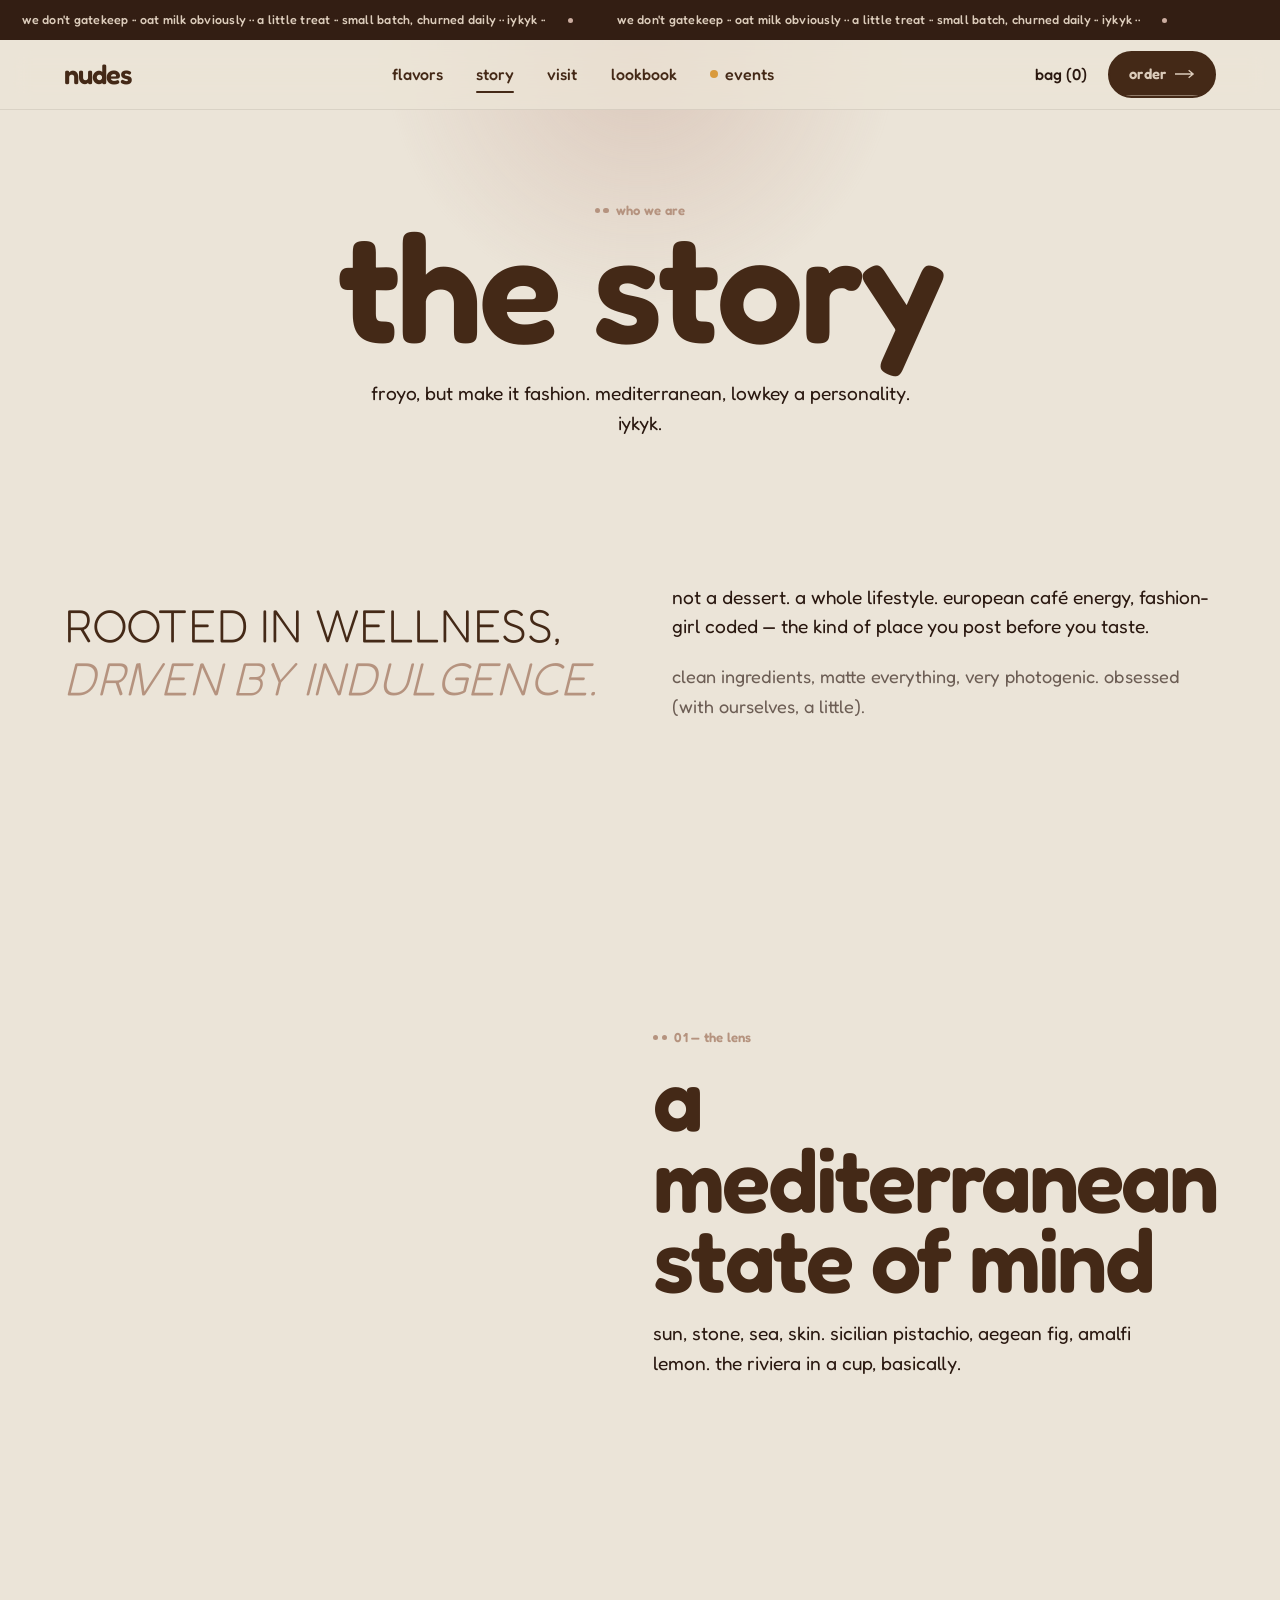
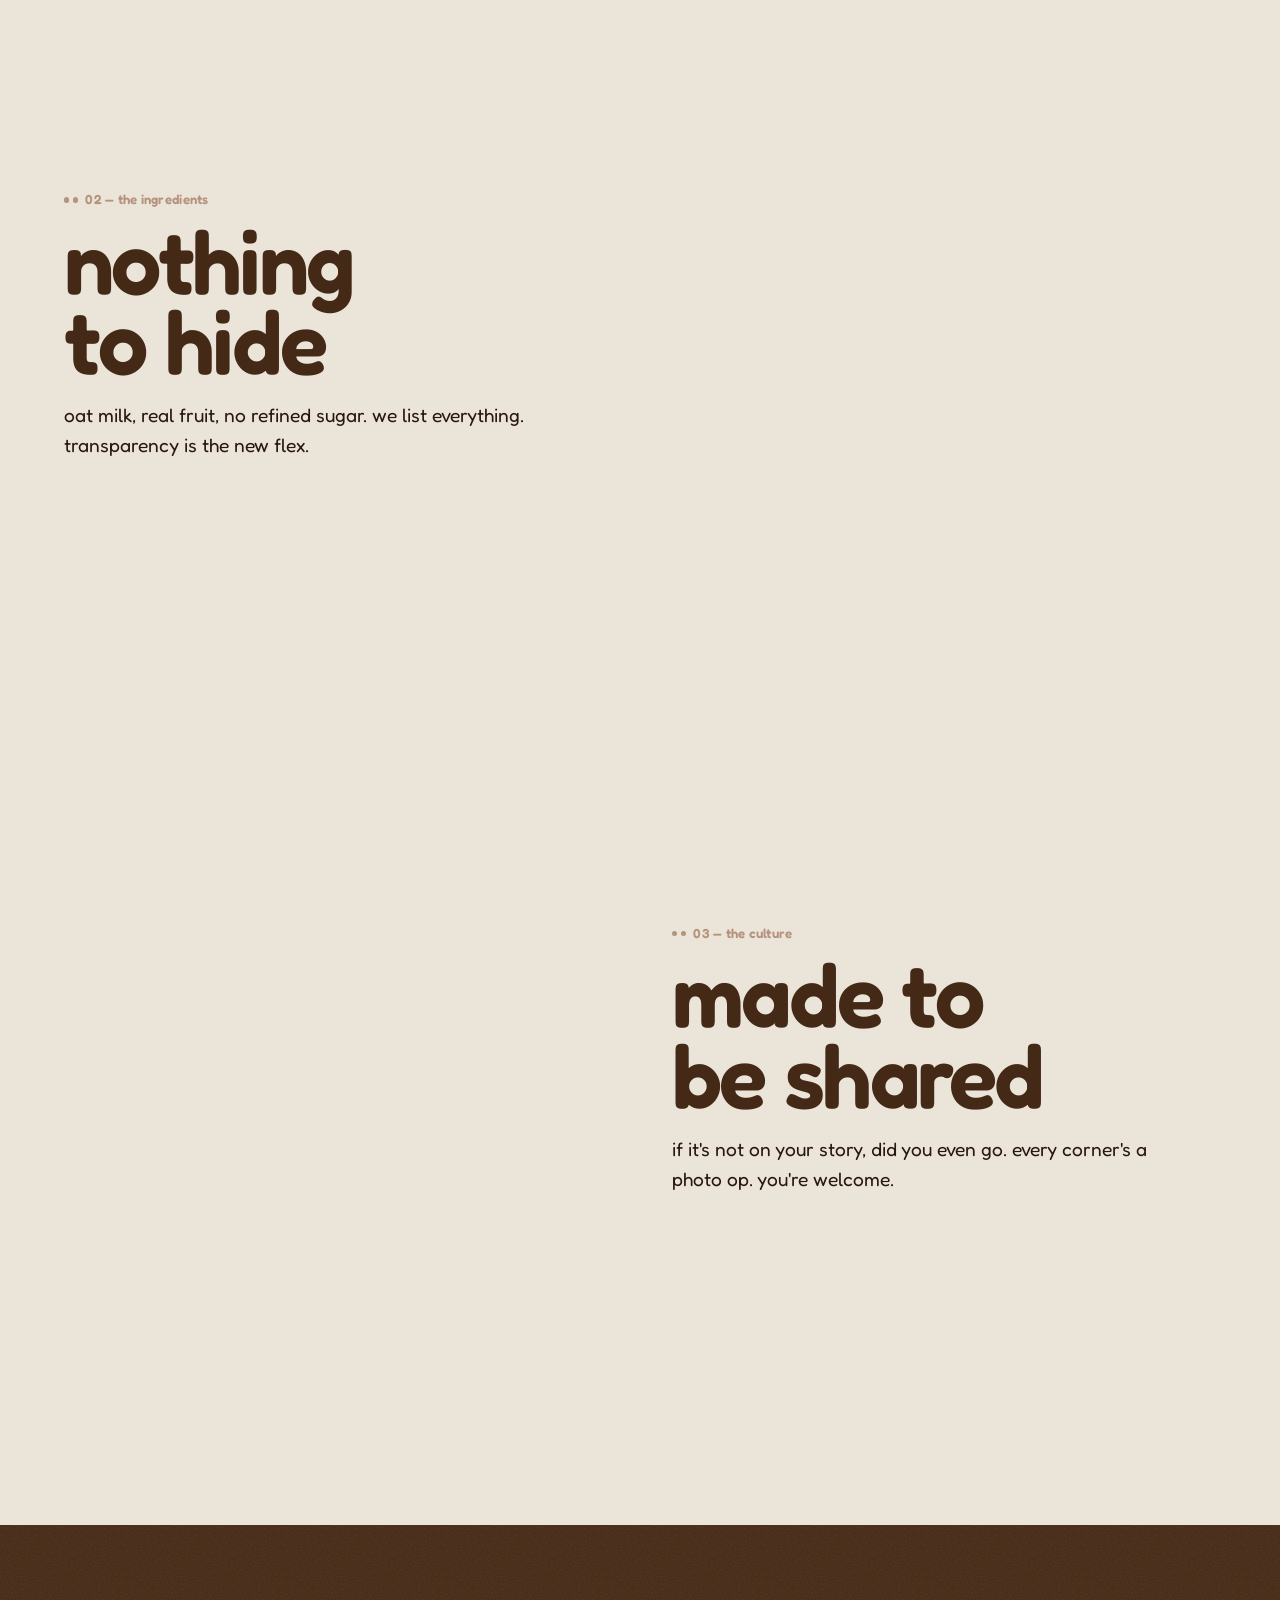
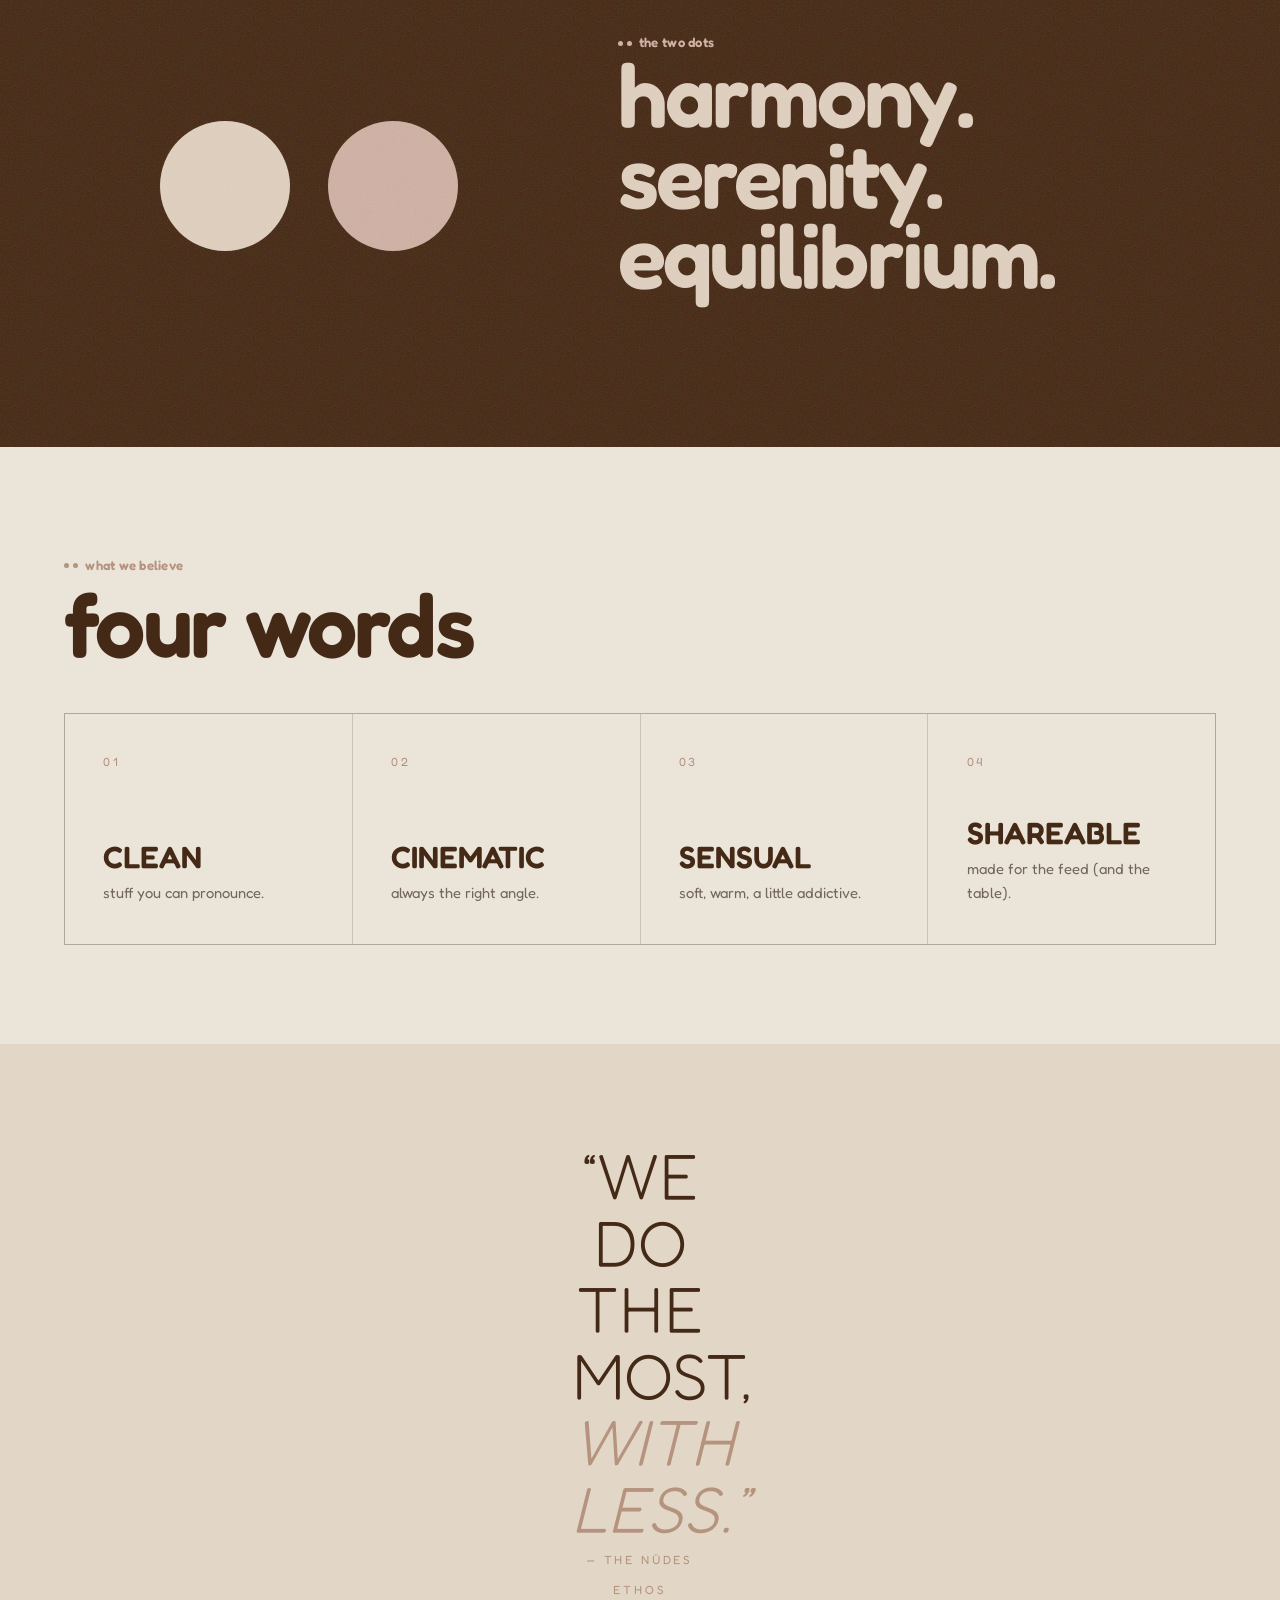
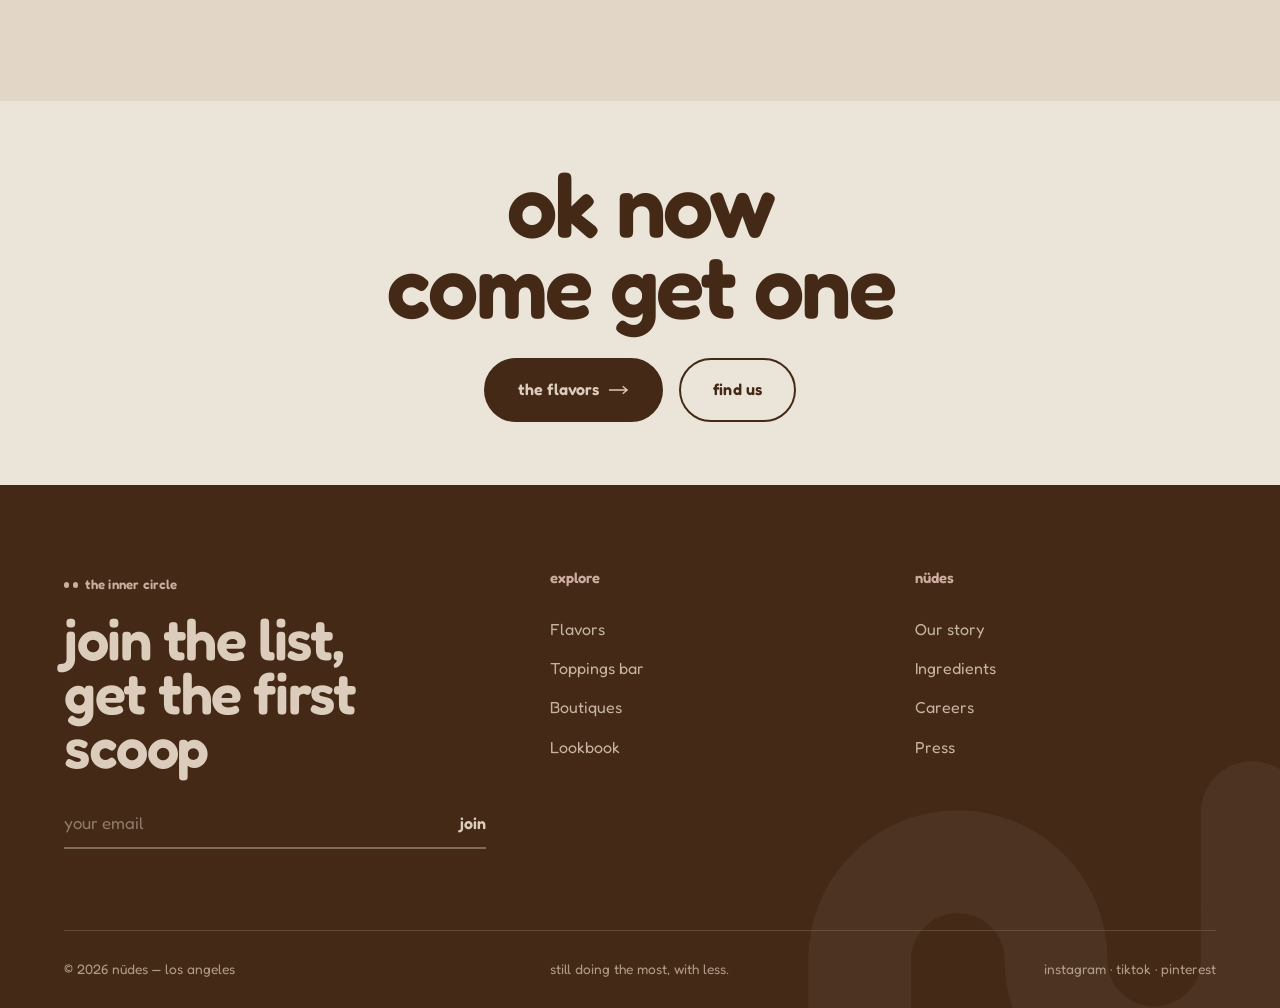
==== about.html @ 83978a4b "nüdes — mobile-first LA frozen-yogurt site (6 pages) Bold, trendy, influencer-voiced. Custom SVG fro" ====
<!DOCTYPE html>
<html lang="en">
<head>
<meta charset="UTF-8">
<meta name="viewport" content="width=device-width, initial-scale=1">
<script>document.documentElement.classList.add('js')</script>
<link rel="icon" href="data:image/svg+xml,%3Csvg xmlns='http://www.w3.org/2000/svg' viewBox='0 0 32 32'%3E%3Crect width='32' height='32' rx='9' fill='%23442917'/%3E%3Ccircle cx='12' cy='14' r='3' fill='%23DCCCBB'/%3E%3Ccircle cx='20' cy='14' r='3' fill='%23DCCCBB'/%3E%3C/svg%3E">
<title>nudes — Our Story</title>
<meta name="description" content="nüdes reimagines frozen yogurt through a Mediterranean, fashion-forward lens — at the intersection of food, lifestyle, and identity. Rooted in wellness, driven by indulgence.">
<link rel="preconnect" href="https://fonts.googleapis.com">
<link rel="preconnect" href="https://fonts.gstatic.com" crossorigin>
<link rel="preconnect" href="https://api.fontshare.com" crossorigin>
<link href="https://fonts.googleapis.com/css2?family=Fredoka:wght@400;500;600;700&display=swap" rel="stylesheet">
<link href="https://api.fontshare.com/v2/css?f%5B%5D=switzer@300,400,500,600&display=swap" rel="stylesheet">
<link rel="stylesheet" href="nudes.css">
<style>
/* ---------- about ---------- */
.p-about .head{padding-top:calc(var(--topbar-h) + var(--nav-h) + clamp(3rem,9vh,7rem));
  padding-bottom:clamp(2rem,5vh,4rem);text-align:center;position:relative;overflow:hidden}
.p-about .head h1{font-size:clamp(3rem,12vw,10rem);line-height:.84;color:var(--espresso)}
.p-about .head .lede{max-width:52ch;margin:1.8rem auto 0}
.p-about .head .b{position:absolute;width:40vmax;height:40vmax;left:50%;top:-16vmax;translate:-50% 0;z-index:-1;
  background:radial-gradient(closest-side,rgba(204,173,160,.5),rgba(204,173,160,0))}

.p-about .manifesto{font-family:var(--display);font-weight:300;text-transform:uppercase;
  font-size:clamp(1.6rem,3.6vw,3rem);line-height:1.16;letter-spacing:-.005em;
  max-width:20ch;color:var(--espresso)}
.p-about .manifesto em{color:var(--taupe)}
.p-about .mani-grid{display:grid;grid-template-columns:1fr 1fr;gap:clamp(2rem,5vw,5rem);align-items:center}
@media (max-width:860px){.p-about .mani-grid{grid-template-columns:1fr}}

.p-about .alt{display:grid;grid-template-columns:1fr 1fr;gap:clamp(2rem,5vw,5rem);align-items:center;
  margin-block:clamp(4rem,9vh,8rem)}
.p-about .alt:first-of-type{margin-top:0}
.p-about .alt--rev .alt__media{order:2}
.p-about .alt .media{aspect-ratio:5/6;border-radius:20px}
.p-about .alt h2{margin-top:.6rem}
.p-about .alt .lede{margin-top:1.2rem;max-width:46ch}
@media (max-width:860px){.p-about .alt{grid-template-columns:1fr}.p-about .alt--rev .alt__media{order:0}}

.p-about .dots-philo{display:grid;grid-template-columns:.9fr 1.1fr;gap:clamp(2rem,5vw,5rem);align-items:center}
@media (max-width:860px){.p-about .dots-philo{grid-template-columns:1fr}}
.p-about .twodots{display:flex;gap:2.4rem;justify-content:center}
.p-about .twodots i{width:clamp(70px,12vw,130px);height:clamp(70px,12vw,130px);border-radius:50%;
  background:var(--oat);display:block;animation:float 6s var(--ease) infinite}
.p-about .twodots i:nth-child(2){animation-delay:-3s;background:var(--blush)}
@keyframes float{0%,100%{transform:translateY(0)}50%{transform:translateY(-16px)}}
@media (prefers-reduced-motion:reduce){.p-about .twodots i{animation:none}}

.p-about .values{display:grid;grid-template-columns:repeat(4,1fr);gap:1px;background:var(--line);border:1px solid var(--line)}
@media (max-width:760px){.p-about .values{grid-template-columns:1fr 1fr}}
.p-about .value{background:var(--paper);padding:clamp(1.8rem,3vw,2.8rem);min-height:230px;display:flex;flex-direction:column;justify-content:space-between}
.p-about .value .n{font-family:var(--display);font-size:.74rem;letter-spacing:.2em;color:var(--taupe)}
.p-about .value h3{font-size:clamp(1.5rem,2.4vw,2rem);text-transform:uppercase;letter-spacing:0;color:var(--espresso)}
.p-about .value p{font-size:.92rem;color:color-mix(in srgb,var(--ink) 62%,var(--paper));margin-top:.6rem}

.p-about .pull{text-align:center;max-width:24ch;margin-inline:auto}
.p-about .pull p{font-family:var(--display);font-weight:300;text-transform:uppercase;
  font-size:clamp(2rem,5vw,4.2rem);line-height:1.04;color:var(--espresso)}
.p-about .pull p em{color:var(--taupe)}
.p-about .pull .by{margin-top:1.6rem;font-family:var(--display);font-size:.74rem;letter-spacing:.24em;text-transform:uppercase;color:var(--taupe)}
</style>
</head>
<body class="p-about">

<div class="topbar"><div class="ticker">
  <span>we don't gatekeep ·· oat milk obviously ·· a little treat ·· small batch, churned daily ·· iykyk ··</span>
  <span>we don't gatekeep ·· oat milk obviously ·· a little treat ·· small batch, churned daily ·· iykyk ··</span>
</div></div>

<header class="nav"><div class="nav__inner">
  <a class="wordmark nav__logo" href="index.html">nudes</a>
  <nav class="nav__links">
    <a href="menu.html">Flavors</a>
    <a href="about.html" aria-current="page">Story</a>
    <a href="visit.html">Visit</a>
    <a href="lookbook.html">Lookbook</a>
    <a href="events.html" class="nav__events">Events</a>
  </nav>
  <div class="nav__cta">
    <span class="nav__bag">Bag (0)</span>
    <a class="btn" href="menu.html">Order
      <svg class="arr" width="20" height="10" viewBox="0 0 22 10" fill="none" stroke="currentColor" stroke-width="1.4"><path d="M0 5h19M15 1l5 4-5 4"/></svg></a>
  </div>
  <button class="nav__burger" aria-label="Open menu" aria-expanded="false"><span></span><span></span></button>
</div></header>

<div class="menu" id="menu">
  <button class="menu__close">Close ✕</button>
  <a href="menu.html"><span>Flavors</span><small>01</small></a>
  <a href="about.html"><span>Story</span><small>02</small></a>
  <a href="visit.html"><span>Visit</span><small>03</small></a>
  <a href="lookbook.html"><span>Lookbook</span><small>04</small></a>
  <a href="events.html"><span>Events</span><small>05</small></a>
  <div class="menu__foot"><span>Mare Nostrum</span><span>@nudes</span></div>
</div>

<!-- ===== head ===== -->
<header class="head wrap">
  <div class="b blob"></div>
  <span class="eyebrow reveal"><span class="dots"></span> Who we are</span>
  <h1 class="reveal" style="--d:80ms">the story</h1>
  <p class="lede reveal" style="--d:160ms">froyo, but make it fashion. mediterranean, lowkey a personality. iykyk.</p>
</header>

<!-- ===== manifesto ===== -->
<section class="section wrap">
  <div class="mani-grid">
    <p class="manifesto reveal">Rooted in wellness, <em>driven by indulgence.</em></p>
    <div class="reveal" style="--d:140ms">
      <p class="lede">not a dessert. a whole lifestyle. european café energy, fashion-girl coded — the kind of place you post before you taste.</p>
      <p style="margin-top:1.2rem;color:color-mix(in srgb,var(--ink) 66%,var(--paper))">clean ingredients, matte everything, very photogenic. obsessed (with ourselves, a little).</p>
    </div>
  </div>
</section>

<!-- ===== alternating ===== -->
<section class="section--tight wrap">
  <div class="alt">
    <div class="alt__media reveal-clip"><div class="media"><img src="https://images.unsplash.com/photo-1469854523086-cc02fe5d8800?auto=format&fit=crop&w=1100&q=80" alt="Mediterranean coast"></div></div>
    <div>
      <span class="eyebrow reveal"><span class="dots"></span> 01 — The lens</span>
      <h2 class="h-1 reveal" style="--d:80ms">a mediterranean<br>state of mind</h2>
      <p class="lede reveal" style="--d:160ms">sun, stone, sea, skin. sicilian pistachio, aegean fig, amalfi lemon. the riviera in a cup, basically.</p>
    </div>
  </div>
  <div class="alt alt--rev">
    <div class="alt__media reveal-clip"><div class="media"><img src="https://images.unsplash.com/photo-1490474418585-ba9bad8fd0ea?auto=format&fit=crop&w=1100&q=80" alt="Clean ingredients"></div></div>
    <div>
      <span class="eyebrow reveal"><span class="dots"></span> 02 — The ingredients</span>
      <h2 class="h-1 reveal" style="--d:80ms">nothing<br>to hide</h2>
      <p class="lede reveal" style="--d:160ms">oat milk, real fruit, no refined sugar. we list everything. transparency is the new flex.</p>
    </div>
  </div>
  <div class="alt">
    <div class="alt__media reveal-clip"><div class="media"><img src="https://images.unsplash.com/photo-1515886657613-9f3515b0c78f?auto=format&fit=crop&w=1100&q=80" alt="Editorial culture"></div></div>
    <div>
      <span class="eyebrow reveal"><span class="dots"></span> 03 — The culture</span>
      <h2 class="h-1 reveal" style="--d:80ms">made to<br>be shared</h2>
      <p class="lede reveal" style="--d:160ms">if it's not on your story, did you even go. every corner's a photo op. you're welcome.</p>
    </div>
  </div>
</section>

<!-- ===== two dots philosophy ===== -->
<section class="section band-espresso grain" style="position:relative;overflow:hidden">
  <div class="wrap"><div class="dots-philo">
    <div class="twodots reveal"><i></i><i></i></div>
    <div>
      <span class="eyebrow eyebrow--light reveal"><span class="dots"></span> The two dots</span>
      <h2 class="h-1 reveal" style="--d:100ms;color:var(--oat)">harmony.<br>serenity.<br>equilibrium.</h2>
      <p class="lede reveal" style="--d:200ms;margin-top:1.4rem;max-width:40ch;color:rgba(220,204,187,.82)">two dots. perfectly balanced. like us (allegedly).</p>
    </div>
  </div></div>
</section>

<!-- ===== values ===== -->
<section class="section wrap">
  <div style="margin-bottom:clamp(2rem,4vw,3rem)" class="reveal">
    <span class="eyebrow"><span class="dots"></span> What we believe</span>
    <h2 class="h-1" style="margin-top:.5rem">four words</h2>
  </div>
  <div class="values reveal">
    <div class="value"><span class="n">01</span><div><h3>Clean</h3><p>stuff you can pronounce.</p></div></div>
    <div class="value"><span class="n">02</span><div><h3>Cinematic</h3><p>always the right angle.</p></div></div>
    <div class="value"><span class="n">03</span><div><h3>Sensual</h3><p>soft, warm, a little addictive.</p></div></div>
    <div class="value"><span class="n">04</span><div><h3>Shareable</h3><p>made for the feed (and the table).</p></div></div>
  </div>
</section>

<!-- ===== pull quote ===== -->
<section class="section band-oat">
  <div class="wrap pull reveal">
    <p>“we do the most,<br><em>with less.”</em></p>
    <span class="by">— the nüdes ethos</span>
  </div>
</section>

<!-- ===== cta ===== -->
<section class="section--tight wrap center">
  <h2 class="h-1 reveal">ok now<br>come get one</h2>
  <div class="row reveal" style="--d:120ms;justify-content:center;margin-top:2rem">
    <a class="btn" href="menu.html">the flavors
      <svg class="arr" width="20" height="10" viewBox="0 0 22 10" fill="none" stroke="currentColor" stroke-width="1.4"><path d="M0 5h19M15 1l5 4-5 4"/></svg></a>
    <a class="btn btn--ghost" href="visit.html">find us</a>
  </div>
</section>

<!-- ===== footer ===== -->
<footer class="footer">
  <div class="nu-mark footer__mark"><svg viewBox="0 0 120 90" fill="none" stroke="currentColor" stroke-width="21" stroke-linecap="round"><path d="M24 72 V44 a20 20 0 0 1 40 0 a20 20 0 0 0 40 0 V14"/></svg></div>
  <div class="wrap">
    <div class="footer__top">
      <div class="footer__news">
        <span class="eyebrow eyebrow--light"><span class="dots"></span> The inner circle</span>
        <h3 class="h-2" style="margin-top:1rem">join the list,<br>get the first scoop</h3>
        <div class="field"><input type="email" placeholder="your email" aria-label="Email"><button>Join</button></div>
      </div>
      <div class="footer__col"><h4>Explore</h4>
        <a href="menu.html">Flavors</a><a href="menu.html">Toppings bar</a><a href="visit.html">Boutiques</a><a href="lookbook.html">Lookbook</a></div>
      <div class="footer__col"><h4>nüdes</h4>
        <a href="about.html">Our story</a><a href="about.html">Ingredients</a><a href="visit.html">Careers</a><a href="lookbook.html">Press</a></div>
    </div>
    <div class="footer__bar">
      <span>© <span data-year></span> nüdes — los angeles</span>
      <span>Still doing the most, with less.</span>
      <span>Instagram · TikTok · Pinterest</span>
    </div>
  </div>
</footer>

<script src="nudes.js"></script>
</body>
</html>
---- nudes.css ----
/* ============================================================
   nüdes — brand design system  ·  v2 "trendy"
   Bold, rounded, warm. Frozen yogurt as a fashion brand.
   Voice: chunky lowercase (like the logo), organic shapes,
   sticker energy, nude color-blocking. Tokens from the guide.
   ============================================================ */

/* ---- Brand font: BC Novatica CYR ---------------------------
   The PDF specifies BC Novatica CYR (logo + headline). It's a paid
   ParaType font, so it can't be hotlinked. These @font-face rules use
   it automatically IF you have it installed locally OR drop the licensed
   web files into a /fonts folder. Until then it falls back to Fredoka. */
@font-face{
  font-family:'BC Novatica CYR';
  src:local('BC Novatica CYR Bold'),local('BCNovaticaCYR-Bold'),
      url('fonts/BCNovaticaCYR-Bold.woff2') format('woff2');
  font-weight:600 700;font-style:normal;font-display:swap;
}
@font-face{
  font-family:'BC Novatica CYR';
  src:local('BC Novatica CYR Light'),local('BCNovaticaCYR-Light'),
      url('fonts/BCNovaticaCYR-Light.woff2') format('woff2');
  font-weight:300 500;font-style:normal;font-display:swap;
}

/* ---- Tokens ------------------------------------------------ */
:root{
  /* Palette — from the brand guide */
  --espresso-900:#241208;
  --espresso-800:#331E13;
  --espresso:#442917;        /* PRIMARY */
  --espresso-600:#5b3a26;
  --oat:#DCCCBB;
  --taupe:#B5937F;
  --blush:#CCADA0;

  /* Surfaces */
  --paper:#EBE4D8;
  --paper-2:#E2D7C6;
  --cream:#F4EFE7;
  --ink:#2A1810;

  /* Flavor tints (muted, kept warm & chic — never neon) */
  --f-vanilla:#EAD9B8;
  --f-pistachio:#B9C2A0;
  --f-fig:#9C7E86;
  --f-cacao:#6E4A33;
  --f-strawberry:#D7A6A0;
  --f-matcha:#A9B98C;
  --f-date:#C49A6E;
  --f-lemon:#E0CD8E;

  --line:rgba(42,24,16,.16);
  --line-soft:rgba(42,24,16,.09);

  --display:'BC Novatica CYR','Fredoka',system-ui,sans-serif; /* real brand font, Fredoka fallback */
  --body:'Switzer','Fredoka',system-ui,sans-serif;

  --topbar-h:40px;
  --nav-h:70px;
  --wrap:1300px;
  --gut:clamp(1.25rem,5vw,4.5rem);
  --section:clamp(5rem,11vh,10rem);
  --radius:30px;
  --pill:100px;

  --ease:cubic-bezier(.2,.7,.2,1);
}

/* ---- Reset ------------------------------------------------- */
*,*::before,*::after{box-sizing:border-box}
*{margin:0;padding:0}
html{-webkit-text-size-adjust:100%;scroll-behavior:smooth;overflow-x:hidden}
@media (prefers-reduced-motion:reduce){html{scroll-behavior:auto}}
body{
  font-family:var(--body);font-weight:400;
  font-size:clamp(1rem,.5vw + .92rem,1.13rem);
  line-height:1.66;color:var(--ink);background:var(--paper);
  overflow-x:hidden;-webkit-font-smoothing:antialiased;text-rendering:optimizeLegibility;
}
img{display:block;max-width:100%;height:auto}
a{color:inherit;text-decoration:none}
button{font:inherit;color:inherit;background:none;border:none;cursor:pointer}
ul{list-style:none}
::selection{background:var(--espresso);color:var(--oat)}

/* ---- Type: bold, rounded, lowercase ------------------------ */
.display,h1,h2,h3{
  font-family:var(--display);font-weight:600;
  line-height:.92;letter-spacing:-.02em;text-transform:none;
  color:var(--espresso);
}
.display em,h1 em,h2 em,h3 em{font-style:normal;color:var(--taupe)}

.h-hero{font-size:clamp(3.4rem,12vw,11rem);line-height:.86;letter-spacing:-.035em}
.h-1{font-size:clamp(2.6rem,7vw,6rem);line-height:.9;letter-spacing:-.03em}
.h-2{font-size:clamp(2rem,4.6vw,3.6rem);line-height:.94;letter-spacing:-.025em}
.h-3{font-size:clamp(1.4rem,2.4vw,2rem);line-height:1;letter-spacing:-.02em}

.lede{font-family:var(--body);font-weight:400;
  font-size:clamp(1.12rem,1.5vw,1.45rem);line-height:1.55;text-transform:none}
.muted{color:color-mix(in srgb,var(--ink) 62%,var(--paper))}

/* Eyebrow — warm lowercase label with the two-dot motif */
.eyebrow{
  display:inline-flex;align-items:center;gap:.55em;
  font-family:var(--display);font-weight:600;
  font-size:.82rem;letter-spacing:.02em;text-transform:lowercase;
  color:var(--taupe);
}
.eyebrow--light{color:var(--blush)}
.dots{display:inline-flex;gap:.28em;align-items:center}
.dots::before,.dots::after{content:"";width:.4em;height:.4em;border-radius:50%;
  background:currentColor;display:block}

/* Wordmark */
.wordmark{font-family:var(--display);font-weight:600;text-transform:lowercase;
  letter-spacing:-.04em;line-height:1;color:var(--espresso);display:inline-block}
.wordmark--light{color:var(--oat)}

/* ---- Layout ------------------------------------------------ */
.wrap{width:100%;max-width:var(--wrap);margin-inline:auto;padding-inline:var(--gut)}
.section{padding-block:var(--section)}
.section--tight{padding-block:clamp(3rem,7vh,6rem)}
.band-oat{background:var(--paper-2)}
.band-blush{background:var(--blush)}
.band-taupe{background:var(--taupe);color:var(--cream)}
.band-espresso{background:var(--espresso);color:var(--oat)}
.band-espresso .eyebrow{color:var(--blush)}
.band-espresso h1,.band-espresso h2,.band-espresso h3{color:var(--oat)}
.band-espresso .muted{color:color-mix(in srgb,var(--oat) 72%,var(--espresso))}
.band-taupe h1,.band-taupe h2,.band-taupe h3{color:var(--cream)}
.center{text-align:center}
.grid{display:grid;gap:clamp(1.5rem,3vw,3rem)}
.cols-2{grid-template-columns:repeat(2,1fr)}
.cols-3{grid-template-columns:repeat(3,1fr)}
.cols-4{grid-template-columns:repeat(4,1fr)}
.flow>*+*{margin-top:1.1em}
@media (max-width:900px){.cols-3,.cols-4{grid-template-columns:repeat(2,1fr)}}
@media (max-width:620px){.cols-2,.cols-3,.cols-4{grid-template-columns:1fr}}

/* ---- Buttons (lowercase, chunky, pill) --------------------- */
.btn{
  --bg:var(--espresso);--fg:var(--oat);
  position:relative;display:inline-flex;align-items:center;gap:.6em;
  padding:1.05em 2em;border-radius:var(--pill);
  font-family:var(--display);font-weight:600;font-size:1rem;
  letter-spacing:.01em;text-transform:lowercase;
  background:var(--bg);color:var(--fg);border:2px solid var(--bg);
  overflow:hidden;isolation:isolate;
  transition:color .45s var(--ease),transform .45s var(--ease);
}
.btn::before{content:"";position:absolute;inset:0;z-index:-1;background:var(--fg);
  transform:translateY(101%);transition:transform .5s var(--ease)}
.btn:hover{color:var(--bg)}
.btn:hover::before{transform:translateY(0)}
.btn:active{transform:scale(.97)}
.btn--ghost{--bg:transparent;--fg:var(--espresso);border-color:var(--espresso)}
.btn--ghost:hover{color:var(--oat)}
.btn--ghost::before{background:var(--espresso)}
.btn--light{--bg:var(--oat);--fg:var(--espresso)}
.btn--light::before{background:var(--espresso)}
.btn--light:hover{color:var(--oat)}
.btn--on-dark.btn--ghost{--fg:var(--oat);border-color:rgba(220,204,187,.55)}
.btn--on-dark.btn--ghost::before{background:var(--oat)}
.btn .arr{transition:transform .45s var(--ease)}
.btn:hover .arr{transform:translateX(.35em)}

.textlink{font-family:var(--display);font-weight:600;font-size:.98rem;
  letter-spacing:.01em;text-transform:lowercase;
  display:inline-flex;align-items:center;gap:.5em;
  padding-bottom:.25em;border-bottom:2px solid currentColor;
  transition:gap .4s var(--ease)}
.textlink:hover{gap:.95em}

/* ---- Sticker badges (the trendy bit) ----------------------- */
.sticker{
  display:inline-grid;place-items:center;text-align:center;
  width:120px;height:120px;border-radius:50%;
  background:var(--blush);color:var(--espresso);
  font-family:var(--display);font-weight:600;text-transform:lowercase;
  font-size:.82rem;line-height:1.05;letter-spacing:.01em;padding:.6em;
  transform:rotate(-9deg);box-shadow:0 18px 40px -24px rgba(42,24,16,.6);
}
.sticker b{font-size:1.5rem;font-weight:600;display:block}
.sticker--blob{border-radius:46% 54% 52% 48%/56% 46% 54% 44%}
.sticker--oat{background:var(--oat)}
.sticker--taupe{background:var(--taupe);color:var(--cream)}
.sticker--espresso{background:var(--espresso);color:var(--oat)}
.sticker--spin{animation:spin 16s linear infinite}
@keyframes spin{to{transform:rotate(360deg)}}
@media (prefers-reduced-motion:reduce){.sticker--spin{animation:none}}

/* claim chips (replace the techy stat grid) */
.claims{display:flex;flex-wrap:wrap;gap:.8rem}
.claim{display:inline-flex;align-items:center;gap:.6em;
  padding:.7em 1.3em;border-radius:var(--pill);
  background:var(--cream);border:2px solid var(--espresso);
  font-family:var(--display);font-weight:600;font-size:1rem;text-transform:lowercase;color:var(--espresso)}
.claim::before{content:"";width:.55em;height:.55em;border-radius:50%;background:var(--taupe)}
.claim--solid{background:var(--espresso);color:var(--oat);border-color:var(--espresso)}
.claim--solid::before{background:var(--blush)}

/* ---- Topbar (announcement) -------------------------------- */
.topbar{position:fixed;top:0;left:0;right:0;z-index:60;height:var(--topbar-h);
  background:var(--espresso-800);color:var(--oat);display:flex;align-items:center;overflow:hidden;
  font-family:var(--display);font-weight:500;font-size:.78rem;letter-spacing:.02em;text-transform:lowercase}
.ticker{display:flex;white-space:nowrap;will-change:transform;animation:ticker 34s linear infinite}
.ticker span{padding-inline:1.4rem;display:inline-flex;align-items:center;gap:1.4rem}
.ticker span::after{content:"";width:5px;height:5px;border-radius:50%;background:var(--blush)}
@keyframes ticker{to{transform:translateX(-50%)}}
@media (prefers-reduced-motion:reduce){.ticker{animation:none}}

/* ---- Nav --------------------------------------------------- */
.nav{position:fixed;top:var(--topbar-h);left:0;right:0;z-index:50;height:var(--nav-h);display:flex;align-items:center;
  background:rgba(235,228,216,.78);backdrop-filter:saturate(140%) blur(14px);-webkit-backdrop-filter:saturate(140%) blur(14px);
  border-bottom:1px solid var(--line-soft);transition:background .5s var(--ease),box-shadow .5s var(--ease)}
.nav--solid{background:rgba(235,228,216,.96);box-shadow:0 12px 40px -28px rgba(42,24,16,.6)}
.nav__inner{width:100%;max-width:var(--wrap);margin-inline:auto;padding-inline:var(--gut);
  display:flex;align-items:center;justify-content:space-between;gap:2rem}
.nav__logo{font-size:1.7rem}
.nav__links{display:flex;align-items:center;gap:clamp(1.4rem,2.6vw,2.6rem)}
.nav__links a{font-family:var(--display);font-weight:500;font-size:1rem;letter-spacing:0;text-transform:lowercase;
  position:relative;padding-block:.4em;color:var(--espresso)}
.nav__links a::after{content:"";position:absolute;left:0;bottom:.1em;height:2px;width:0;background:var(--espresso);
  border-radius:2px;transition:width .4s var(--ease)}
.nav__links a:hover::after,.nav__links a[aria-current="page"]::after{width:100%}
.nav__cta{display:flex;align-items:center;gap:1.3rem}
.nav__bag{font-family:var(--display);font-weight:500;font-size:1rem;text-transform:lowercase}
.nav__links a.nav__events{display:inline-flex;align-items:center;gap:.45em}
.nav__links a.nav__events::before{content:"";width:.5em;height:.5em;border-radius:50%;background:#d99a3c;
  box-shadow:0 0 0 0 rgba(217,154,60,.5);animation:livedot 2.4s infinite}
@keyframes livedot{0%{box-shadow:0 0 0 0 rgba(217,154,60,.5)}70%{box-shadow:0 0 0 7px rgba(217,154,60,0)}100%{box-shadow:0 0 0 0 rgba(217,154,60,0)}}
@media (prefers-reduced-motion:reduce){.nav__links a.nav__events::before{animation:none}}
.nav .btn{padding:.6em 1.3em;font-size:.92rem}
.nav__burger{display:none;width:32px;height:32px;position:relative}
.nav__burger span{position:absolute;left:4px;right:4px;height:2.4px;border-radius:2px;background:var(--espresso);transition:.4s var(--ease)}
.nav__burger span:nth-child(1){top:10px}
.nav__burger span:nth-child(2){bottom:10px}
@media (max-width:880px){.nav__links,.nav__bag,.nav .btn{display:none}.nav__burger{display:block}}

/* ---- Mobile menu ------------------------------------------- */
.menu{position:fixed;inset:0;z-index:70;background:var(--espresso);color:var(--oat);
  display:flex;flex-direction:column;justify-content:center;gap:.1rem;padding:var(--gut);
  clip-path:inset(0 0 100% 0);transition:clip-path .7s var(--ease);pointer-events:none}
.menu.open{clip-path:inset(0 0 0 0);pointer-events:auto}
.menu a{font-family:var(--display);font-weight:600;text-transform:lowercase;
  font-size:clamp(2.6rem,10vw,5rem);line-height:1.1;letter-spacing:-.03em;color:var(--oat);
  display:flex;align-items:baseline;gap:1rem;opacity:0;transform:translateY(18px);
  transition:opacity .6s var(--ease),transform .6s var(--ease)}
.menu.open a{opacity:1;transform:none}
.menu.open a:nth-child(2){transition-delay:.1s}.menu.open a:nth-child(3){transition-delay:.16s}
.menu.open a:nth-child(4){transition-delay:.22s}.menu.open a:nth-child(5){transition-delay:.28s}
.menu a small{font-family:var(--display);font-size:.9rem;letter-spacing:0;opacity:.45}
.menu__close{position:absolute;top:calc(var(--topbar-h) + 18px);right:var(--gut);
  font-family:var(--display);font-weight:500;text-transform:lowercase;font-size:1rem}
.menu__foot{position:absolute;left:var(--gut);right:var(--gut);bottom:2.4rem;display:flex;justify-content:space-between;
  gap:1rem;flex-wrap:wrap;font-family:var(--display);font-size:.92rem;text-transform:lowercase;opacity:.6}

/* ---- Media + organic frames + wash ------------------------- */
.media{position:relative;overflow:hidden;background:var(--taupe);border-radius:var(--radius)}
.media img{width:100%;height:100%;object-fit:cover;
  filter:saturate(.86) contrast(1.03) brightness(1.02) sepia(.14);
  transition:transform 1.2s var(--ease)}
.media::after{content:"";position:absolute;inset:0;pointer-events:none;
  background:linear-gradient(180deg,rgba(51,30,19,.05),rgba(51,30,19,.24));mix-blend-mode:multiply}
.media--duo::after{background:linear-gradient(150deg,rgba(181,147,127,.5),rgba(51,30,19,.5));mix-blend-mode:multiply}
.media--soft::after{background:linear-gradient(180deg,rgba(51,30,19,.02),rgba(51,30,19,.14))}
.media:hover img{transform:scale(1.05)}
.media .cap{position:absolute;left:1.2rem;bottom:1rem;z-index:2;
  font-family:var(--display);font-weight:500;font-size:.8rem;text-transform:lowercase;color:var(--oat)}
/* organic blob frames */
.media--blob{border-radius:62% 38% 56% 44%/54% 46% 54% 46%}
.media--blob2{border-radius:42% 58% 47% 53%/56% 49% 51% 44%}
.media--arch{border-radius:50% 50% 30px 30px/46% 46% 30px 30px}
.ratio-4-5{aspect-ratio:4/5}.ratio-3-4{aspect-ratio:3/4}.ratio-1-1{aspect-ratio:1/1}
.ratio-3-2{aspect-ratio:3/2}.ratio-16-9{aspect-ratio:16/9}.ratio-5-6{aspect-ratio:5/6}

/* ---- Froyo illustration ------------------------------------ */
.froyo-wrap{position:relative;display:grid;place-items:center;border-radius:var(--radius);
  background:var(--bg,var(--oat));aspect-ratio:4/5;overflow:hidden}
.froyo-wrap.organic{border-radius:62% 38% 56% 44%/54% 46% 54% 46%}
.froyo{width:74%;height:auto;display:block;filter:drop-shadow(0 22px 26px rgba(42,24,16,.22))}
.froyo-wrap .cap{position:absolute;left:1.1rem;bottom:.9rem;
  font-family:var(--display);font-weight:500;font-size:.78rem;text-transform:lowercase;color:var(--espresso);opacity:.7}

/* ---- Grain + morphing blobs -------------------------------- */
.grain::before{content:"";position:absolute;inset:0;z-index:1;pointer-events:none;opacity:.5;mix-blend-mode:soft-light;
  background-image:url("data:image/svg+xml,%3Csvg xmlns='http://www.w3.org/2000/svg' width='160' height='160'%3E%3Cfilter id='n'%3E%3CfeTurbulence type='fractalNoise' baseFrequency='0.82' numOctaves='2' stitchTiles='stitch'/%3E%3C/filter%3E%3Crect width='100%25' height='100%25' filter='url(%23n)'/%3E%3C/svg%3E")}
.blob{position:absolute;border-radius:50% 42% 56% 44%/46% 54% 46% 54%;filter:blur(2px);z-index:0;
  animation:morph 16s ease-in-out infinite alternate}
@keyframes morph{0%{border-radius:50% 42% 56% 44%/46% 54% 46% 54%;transform:rotate(0) scale(1)}
  100%{border-radius:42% 58% 40% 60%/55% 42% 58% 45%;transform:rotate(8deg) scale(1.05)}}
@media (prefers-reduced-motion:reduce){.blob{animation:none}}
.nu-mark{display:inline-block;color:var(--espresso)}
.nu-mark svg{display:block;width:100%;height:auto}

/* ---- Marquee ----------------------------------------------- */
.marquee{overflow:hidden;padding-block:1.3rem;background:var(--espresso);color:var(--oat)}
.marquee--oat{background:var(--oat);color:var(--espresso)}
.marquee__row{display:flex;white-space:nowrap;will-change:transform;animation:marq 32s linear infinite}
.marquee__row span{font-family:var(--display);font-weight:600;text-transform:lowercase;
  font-size:clamp(1.8rem,4.4vw,3.4rem);letter-spacing:-.02em;padding-inline:1.1rem;
  display:inline-flex;align-items:center;gap:1.4rem}
.marquee__row span::after{content:"";width:.42em;height:.42em;border-radius:50%;background:var(--blush)}
.marquee--rev .marquee__row{animation-direction:reverse}
@keyframes marq{to{transform:translateX(-50%)}}
@media (prefers-reduced-motion:reduce){.marquee__row{animation:none}}

/* ---- Reveal on scroll (gated on html.js) ------------------- */
.reveal{transition:opacity 1s var(--ease),transform 1s var(--ease);transition-delay:var(--d,0ms)}
.reveal-clip{transition:clip-path 1.1s var(--ease),opacity 1.1s var(--ease);transition-delay:var(--d,0ms)}
.js .reveal{opacity:0;transform:translateY(26px)}
.js .reveal-clip{clip-path:inset(0 0 100% 0);opacity:0}
.reveal.in{opacity:1;transform:none}
.reveal-clip.in{clip-path:inset(0 0 0 0);opacity:1}
@media (prefers-reduced-motion:reduce){.reveal,.reveal-clip{opacity:1!important;transform:none!important;clip-path:none!important}}

/* ---- Footer ------------------------------------------------ */
.footer{background:var(--espresso);color:var(--oat);position:relative;overflow:hidden}
.footer .wrap{position:relative;z-index:2}
.footer__top{padding-block:clamp(4rem,9vh,7rem);display:grid;grid-template-columns:1.4fr 1fr 1fr;gap:clamp(2rem,5vw,5rem)}
.footer__news h3{color:var(--oat)}
.field{display:flex;border-bottom:2px solid rgba(220,204,187,.4);align-items:center;margin-top:1.6rem}
.field input{flex:1;background:none;border:none;color:var(--oat);font-family:var(--body);font-size:1.05rem;padding:.8em 0;outline:none}
.field input::placeholder{color:rgba(220,204,187,.5)}
.field button{font-family:var(--display);font-weight:600;text-transform:lowercase;font-size:1rem;color:var(--oat)}
.footer__col h4{font-family:var(--display);font-weight:600;font-size:.92rem;text-transform:lowercase;color:var(--blush);margin-bottom:1.2rem}
.footer__col a{display:block;padding:.4em 0;font-size:1rem;opacity:.85;transition:opacity .3s,padding-left .3s}
.footer__col a:hover{opacity:1;padding-left:.4em}
.footer__mark{position:absolute;right:-4%;bottom:-34%;width:46%;color:rgba(220,204,187,.06);z-index:1}
.footer__bar{border-top:1px solid rgba(220,204,187,.18);padding-block:1.7rem;display:flex;justify-content:space-between;
  gap:1rem;flex-wrap:wrap;font-family:var(--display);font-size:.86rem;text-transform:lowercase;color:rgba(220,204,187,.7)}
@media (max-width:820px){.footer__top{grid-template-columns:1fr 1fr}.footer__news{grid-column:1/-1}}
@media (max-width:520px){.footer__top{grid-template-columns:1fr}}

/* ---- Helpers ----------------------------------------------- */
.row{display:flex;align-items:center;gap:1rem;flex-wrap:wrap}
.between{justify-content:space-between}
.mt-1{margin-top:1rem}.mt-2{margin-top:2rem}.mt-3{margin-top:3rem}
.maxch{max-width:46ch}.maxch-wide{max-width:60ch}
.rule{height:2px;background:var(--line);border:0}
.tag{font-family:var(--display);font-weight:500;font-size:.86rem;text-transform:lowercase;
  padding:.5em 1.1em;border:2px solid var(--line);border-radius:var(--pill);color:var(--espresso)}
.num{font-family:var(--display);font-weight:500;font-size:1rem;color:var(--taupe)}
.vlabel{writing-mode:vertical-rl;text-orientation:mixed;
  font-family:var(--display);font-weight:500;font-size:.84rem;letter-spacing:.04em;text-transform:lowercase;color:var(--taupe)}

/* ---- Lightbox ---------------------------------------------- */
.lightbox{position:fixed;inset:0;z-index:90;display:none;place-items:center;cursor:zoom-out;
  padding:clamp(1.5rem,5vw,4rem);background:rgba(36,18,8,.93);backdrop-filter:blur(10px);-webkit-backdrop-filter:blur(10px)}
.lightbox.open{display:grid;animation:lb-in .45s var(--ease)}
@keyframes lb-in{from{opacity:0}to{opacity:1}}
.lightbox img{max-width:min(92vw,1080px);max-height:86vh;object-fit:contain;border-radius:18px;box-shadow:0 50px 130px -50px rgba(0,0,0,.85)}
.lightbox__x{position:absolute;top:clamp(1rem,3vh,2rem);right:clamp(1rem,4vw,2.4rem);color:var(--oat);
  font-family:var(--display);font-weight:500;font-size:1rem;text-transform:lowercase;cursor:pointer}

/* ---- Custom cursor ----------------------------------------- */
.cursor-dot{position:fixed;top:0;left:0;width:12px;height:12px;margin:-6px 0 0 -6px;border-radius:50%;
  background:var(--oat);mix-blend-mode:difference;pointer-events:none;z-index:100;
  transition:width .32s var(--ease),height .32s var(--ease),margin .32s var(--ease)}
.cursor-dot--lg{width:54px;height:54px;margin:-27px 0 0 -27px}
body.cursor-on,body.cursor-on a,body.cursor-on button,body.cursor-on [data-lightbox]{cursor:none}

/* ---- Mobile (phone) tuning — mobile is the priority --------- */
@media (max-width:600px){
  :root{--section:clamp(2.75rem,9vw,3.9rem);--gut:1.25rem}
  .section--tight{padding-block:clamp(2.25rem,7vw,3rem)}
  .h-hero{font-size:clamp(2.8rem,13vw,3.8rem);line-height:.92}
  .h-1{font-size:clamp(2rem,8.5vw,2.8rem);line-height:.96}
  .h-2{font-size:clamp(1.6rem,6.6vw,2.1rem)}
  .h-3{font-size:clamp(1.25rem,5.2vw,1.55rem)}
  .lede{font-size:1.04rem;line-height:1.5}
  .display em,h1 em,h2 em,h3 em{display:inline}
  .marquee{padding-block:1rem}
  .marquee__row span{font-size:clamp(1.45rem,7vw,2rem)}
  .btn{padding:.95em 1.5em;font-size:.92rem}
  .eyebrow{font-size:.78rem}
  .grid{gap:1.4rem}
  .footer__top{gap:2.2rem;padding-block:clamp(3rem,9vw,4.5rem)}
  .footer__bar{flex-direction:column;gap:.5rem;text-align:left}
  .topbar{height:34px;font-size:.72rem}
  .nav{height:60px}
  :root{--nav-h:60px;--topbar-h:34px}
}
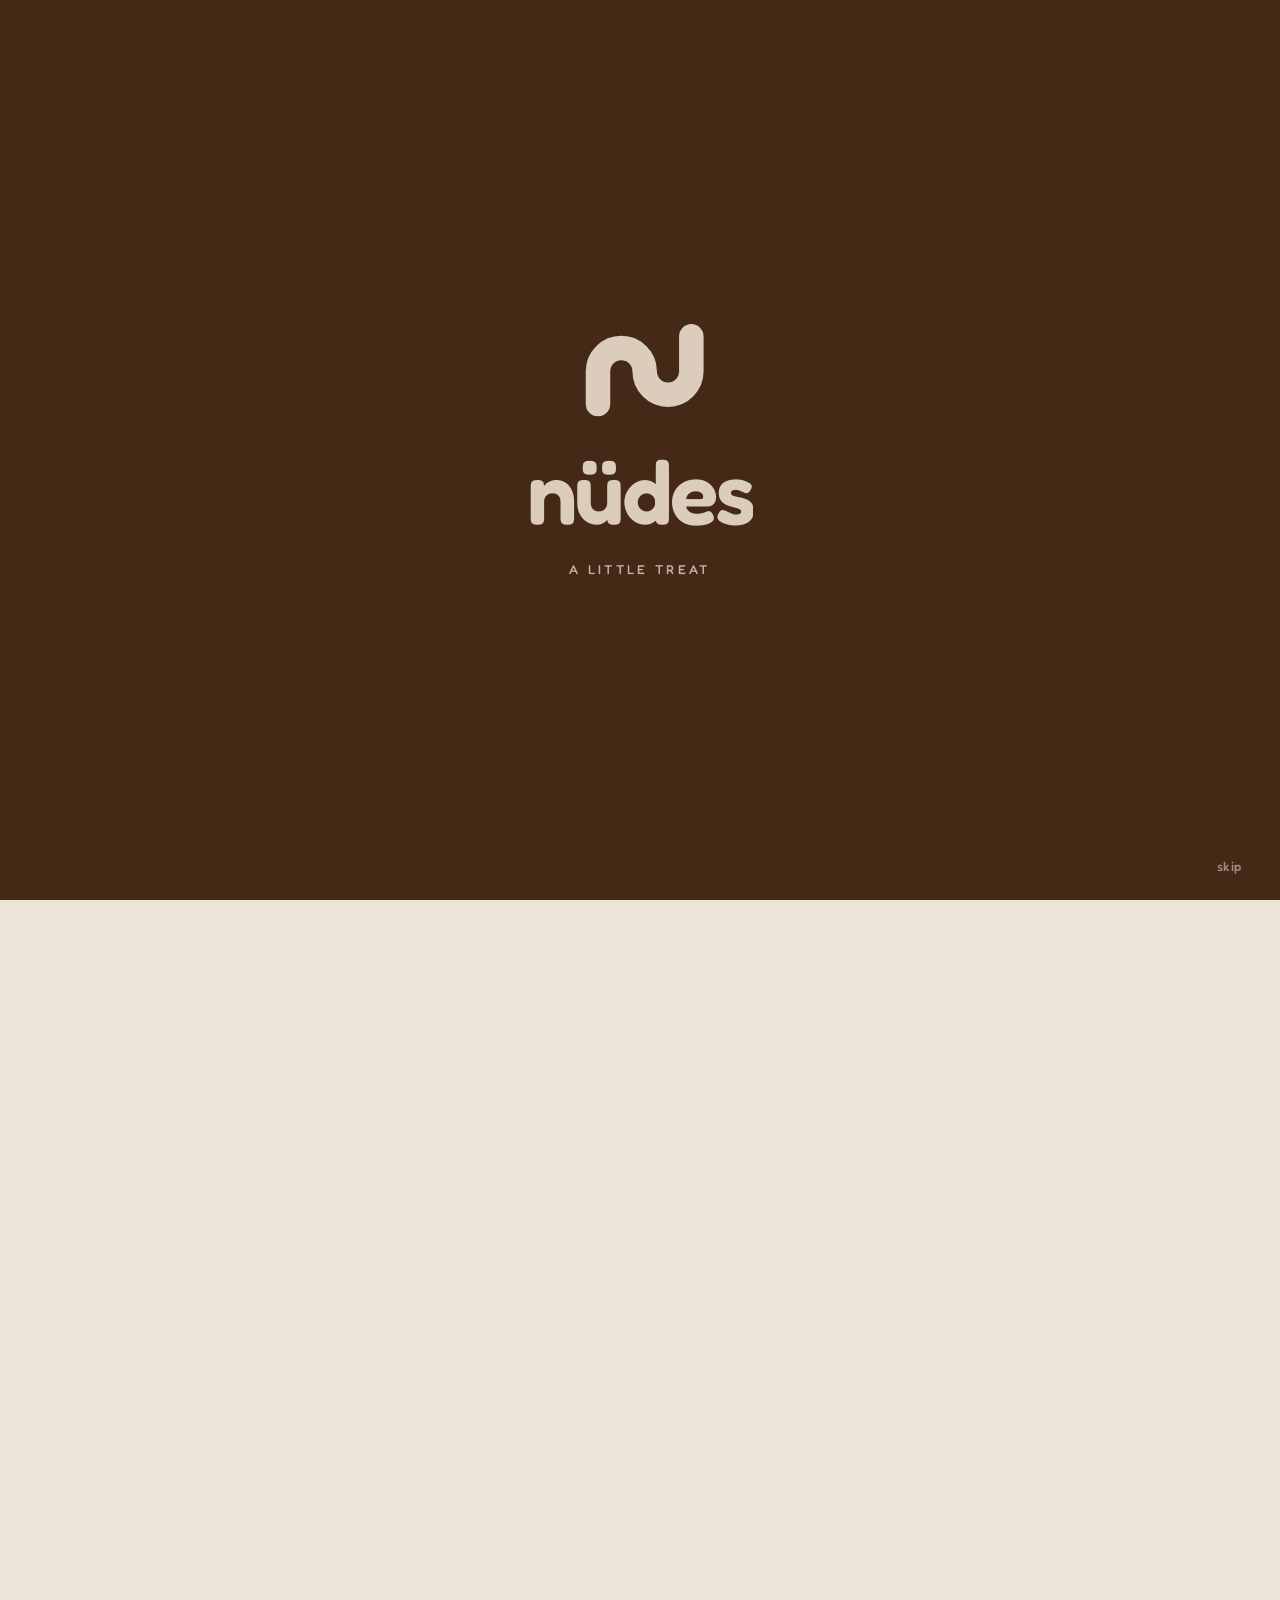
==== commit 0a839b31: "Wow-factor pass (desktop + mobile) - Cinematic intro loader (session-gated, skippable, reduced-motio" ====
--- a/about.html
+++ b/about.html
@@ -12,7 +12,7 @@
 <link rel="preconnect" href="https://api.fontshare.com" crossorigin>
 <link href="https://fonts.googleapis.com/css2?family=Fredoka:wght@400;500;600;700&display=swap" rel="stylesheet">
 <link href="https://api.fontshare.com/v2/css?f%5B%5D=switzer@300,400,500,600&display=swap" rel="stylesheet">
-<link rel="stylesheet" href="nudes.css">
+<link rel="stylesheet" href="nudes.css?v=22">
 <style>
 /* ---------- about ---------- */
 .p-about .head{padding-top:calc(var(--topbar-h) + var(--nav-h) + clamp(3rem,9vh,7rem));
@@ -61,7 +61,7 @@
 .p-about .pull .by{margin-top:1.6rem;font-family:var(--display);font-size:.74rem;letter-spacing:.24em;text-transform:uppercase;color:var(--taupe)}
 </style>
 </head>
-<body class="p-about">
+<body class="p-about" data-intro>
 
 <div class="topbar"><div class="ticker">
   <span>we don't gatekeep ·· oat milk obviously ·· a little treat ·· small batch, churned daily ·· iykyk ··</span>
@@ -209,6 +209,6 @@
   </div>
 </footer>
 
-<script src="nudes.js"></script>
+<script src="nudes.js?v=22"></script>
 </body>
 </html>
--- a/nudes.css
+++ b/nudes.css
@@ -4,6 +4,8 @@
    Voice: chunky lowercase (like the logo), organic shapes,
    sticker energy, nude color-blocking. Tokens from the guide.
    ============================================================ */
+
+@import url('https://fonts.googleapis.com/css2?family=Fraunces:ital,opsz,wght@0,9..144,400..600;1,9..144,400..500&display=swap');
 
 /* ---- Brand font: BC Novatica CYR ---------------------------
    The PDF specifies BC Novatica CYR (logo + headline). It's a paid
@@ -55,8 +57,9 @@
 
   --display:'BC Novatica CYR','Fredoka',system-ui,sans-serif; /* real brand font, Fredoka fallback */
   --body:'Switzer','Fredoka',system-ui,sans-serif;
-
-  --topbar-h:40px;
+  --serif:'Fraunces','Georgia',serif;            /* editorial accent (à la Mimi's) */
+
+  --topbar-h:0px;   /* top announcement bar removed (felt techy) */
   --nav-h:70px;
   --wrap:1300px;
   --gut:clamp(1.25rem,5vw,4.5rem);
@@ -203,7 +206,7 @@
 
 /* ---- Topbar (announcement) -------------------------------- */
 .topbar{position:fixed;top:0;left:0;right:0;z-index:60;height:var(--topbar-h);
-  background:var(--espresso-800);color:var(--oat);display:flex;align-items:center;overflow:hidden;
+  background:var(--espresso-800);color:var(--oat);display:none;align-items:center;overflow:hidden;
   font-family:var(--display);font-weight:500;font-size:.78rem;letter-spacing:.02em;text-transform:lowercase}
 .ticker{display:flex;white-space:nowrap;will-change:transform;animation:ticker 34s linear infinite}
 .ticker span{padding-inline:1.4rem;display:inline-flex;align-items:center;gap:1.4rem}
@@ -381,5 +384,221 @@
   .footer__bar{flex-direction:column;gap:.5rem;text-align:left}
   .topbar{height:34px;font-size:.72rem}
   .nav{height:60px}
-  :root{--nav-h:60px;--topbar-h:34px}
-}
+  :root{--nav-h:60px;--topbar-h:0px}
+}
+
+/* ---- Sticky mobile action bar (thumb zone) ----------------- */
+.mbar{position:fixed;left:0;right:0;bottom:0;z-index:55;display:none;gap:.6rem;
+  padding:.7rem var(--gut) calc(.7rem + env(safe-area-inset-bottom,0px));
+  background:rgba(235,228,216,.9);backdrop-filter:saturate(150%) blur(16px);-webkit-backdrop-filter:saturate(150%) blur(16px);
+  border-top:1px solid var(--line-soft);transform:translateY(120%);transition:transform .45s var(--ease)}
+.mbar--show{transform:translateY(0)}
+.mbar .btn{flex:1;justify-content:center;padding:1.05em 1rem;font-size:.95rem}
+@media (max-width:600px){.mbar{display:flex}}
+
+/* ---- Editorial serif accent -------------------------------- */
+.serif{font-family:var(--serif);font-weight:400;letter-spacing:0;text-transform:none}
+
+/* ---- Utility cards (à la Mimi's) --------------------------- */
+.ucards{display:grid;grid-template-columns:repeat(4,1fr);gap:.7rem}
+.ucard{display:flex;align-items:center;justify-content:space-between;gap:1rem;
+  background:var(--espresso);color:var(--oat);border-radius:18px;padding:1.25rem 1.4rem;
+  transition:transform .4s var(--ease),background .4s var(--ease)}
+.ucard:hover{transform:translateY(-3px);background:var(--espresso-600)}
+.ucard__t b{display:block;font-family:var(--display);font-weight:600;font-size:1.05rem;text-transform:lowercase;line-height:1.1}
+.ucard__t span{font-size:.85rem;opacity:.66}
+.ucard .ico{flex:none;width:40px;height:40px;border-radius:50%;display:grid;place-items:center;
+  background:rgba(220,204,187,.16);color:var(--oat)}
+@media (max-width:820px){.ucards{grid-template-columns:1fr 1fr}}
+@media (max-width:460px){.ucards{grid-template-columns:1fr}}
+
+/* ---- Full-bleed editorial photo band ----------------------- */
+.fullband{position:relative;min-height:clamp(420px,72vh,660px);display:grid;place-items:center;overflow:hidden}
+.fullband>img{position:absolute;inset:0;width:100%;height:100%;object-fit:cover;
+  filter:saturate(.92) contrast(1.03) brightness(.9) sepia(.16)}
+.fullband::after{content:"";position:absolute;inset:0;
+  background:radial-gradient(60% 60% at 50% 40%,rgba(51,30,19,.15),transparent),linear-gradient(180deg,rgba(51,30,19,.34),rgba(51,30,19,.52))}
+.fullband__in{position:relative;z-index:2;text-align:center;color:var(--cream);padding:var(--gut)}
+.fullband__in h2{font-family:var(--serif);font-weight:400;font-style:italic;
+  font-size:clamp(2.6rem,7.5vw,6rem);line-height:1.0;letter-spacing:-.01em;color:var(--cream);text-transform:none}
+.fullband__in .eyebrow{color:var(--blush);margin-bottom:1rem}
+.fullband__in .btn{margin-top:1.9rem}
+
+/* ---- Ingredient pattern texture (ownable, à la Djerf/Myka) -- */
+.ingredient-bg{background-image:url('nudes-pattern.svg');background-size:196px;background-repeat:repeat}
+.footer::before{content:"";position:absolute;inset:0;z-index:0;pointer-events:none;
+  background-image:url('nudes-pattern.svg');background-size:208px;opacity:.6}
+
+/* ---- "This week's drop" band (SKIMS-coded scarcity) -------- */
+.drop{position:relative;overflow:hidden;background-color:var(--paper-2)}
+.drop__in{position:relative;z-index:1;display:grid;grid-template-columns:.82fr 1fr;
+  gap:clamp(2rem,5vw,4.5rem);align-items:center}
+.drop__art{position:relative;max-width:330px;margin-inline:auto;width:100%}
+.drop__art .froyo-wrap{width:100%;aspect-ratio:4/5}
+.drop__badge{position:absolute;top:-7%;right:-6%;z-index:3}
+.drop__copy .lede{margin-top:1.1rem;max-width:42ch}
+.drop__meta{display:flex;align-items:center;gap:1rem;flex-wrap:wrap;margin-top:1.8rem}
+.drop__meta .note{font-family:var(--display);font-weight:500;font-size:.88rem;text-transform:lowercase;color:var(--taupe)}
+.sticker--drop{width:104px;height:104px;background:var(--espresso);color:var(--oat);transform:rotate(9deg)}
+.sticker--drop b{font-size:1.15rem}
+@media (max-width:820px){.drop__in{grid-template-columns:1fr;gap:1.8rem}.drop__art{max-width:230px}}
+
+/* ============================================================
+   ✦ WOW LAYER — cinematic polish (v2.1)
+   Intro loader · scroll-driven hero · magnetic + tilt ·
+   refined cursor · elevated reveals · mobile flavor strip.
+   All vanilla, rAF-driven, reduced-motion-safe, touch-graceful.
+   Added by nudes.js via opt-in markup/attributes.
+   ============================================================ */
+
+/* ---- 1. Cinematic intro loader (first load / session-gated) - */
+.intro{position:fixed;inset:0;z-index:200;display:grid;place-items:center;overflow:hidden;
+  background:var(--espresso);--introT:cubic-bezier(.76,0,.24,1)}
+.intro__panel{position:absolute;left:0;right:0;height:50.5%;background:var(--espresso);z-index:2;
+  will-change:transform;transition:transform 1s var(--introT)}
+.intro__panel--t{top:0;transform-origin:top}
+.intro__panel--b{bottom:0;transform-origin:bottom}
+.intro__seam{position:absolute;left:0;right:0;top:50%;height:1px;z-index:3;transform:translateY(-.5px);
+  background:rgba(220,204,187,.18);opacity:0;transition:opacity .5s ease}
+.intro__core{position:relative;z-index:4;display:flex;flex-direction:column;align-items:center;gap:1.4rem;
+  will-change:transform,opacity;transition:opacity .55s ease,transform .8s var(--introT)}
+/* the nü mark draws on via stroke-dashoffset */
+.intro__mark{width:clamp(86px,15vw,140px);color:var(--oat)}
+.intro__mark svg{display:block;width:100%;height:auto;overflow:visible}
+.intro__mark path{stroke-dasharray:var(--len,360);stroke-dashoffset:var(--len,360);
+  animation:intro-draw 1s var(--introT) .12s forwards}
+@keyframes intro-draw{to{stroke-dashoffset:0}}
+/* stacked-letter wordmark reveal */
+.intro__word{display:flex;gap:.01em;font-family:var(--display);font-weight:600;text-transform:lowercase;
+  font-size:clamp(2.6rem,9vw,5.6rem);line-height:1;letter-spacing:-.04em;color:var(--oat);overflow:hidden}
+.intro__word span{display:inline-block;transform:translateY(115%);opacity:0;
+  animation:intro-rise .82s var(--introT) forwards}
+.intro__word span:nth-child(1){animation-delay:.30s}
+.intro__word span:nth-child(2){animation-delay:.37s}
+.intro__word span:nth-child(3){animation-delay:.44s}
+.intro__word span:nth-child(4){animation-delay:.51s}
+.intro__word span:nth-child(5){animation-delay:.58s}
+@keyframes intro-rise{to{transform:translateY(0);opacity:1}}
+.intro__tag{font-family:var(--display);font-weight:500;font-size:.8rem;letter-spacing:.26em;
+  text-transform:uppercase;color:var(--blush);opacity:0;transform:translateY(8px);
+  animation:intro-rise .7s var(--introT) .74s forwards}
+.intro__skip{position:absolute;z-index:5;right:clamp(1.1rem,4vw,2.4rem);bottom:calc(1.4rem + env(safe-area-inset-bottom,0px));
+  font-family:var(--display);font-weight:500;font-size:.82rem;letter-spacing:.04em;text-transform:lowercase;
+  color:rgba(220,204,187,.62);opacity:0;animation:intro-rise .6s ease 1s forwards;transition:color .3s}
+.intro__skip:hover{color:var(--oat)}
+/* exit: core fades up, panels slide apart to reveal the page */
+.intro.is-exiting{pointer-events:none}
+.intro.is-exiting .intro__core{opacity:0;transform:translateY(-22px)}
+.intro.is-exiting .intro__seam{opacity:1}
+.intro.is-exiting .intro__panel--t{transform:translateY(-100%)}
+.intro.is-exiting .intro__panel--b{transform:translateY(100%)}
+/* lock scroll while the curtain is up */
+html.intro-lock,html.intro-lock body{overflow:hidden;height:100%}
+/* hero entrance after curtain (home) — a gentle settle */
+html.intro-lock .p-home .hero__bg{transform:scale(1.12)}
+.p-home .hero__bg{transition:transform 1.4s var(--ease)}
+@media (prefers-reduced-motion:reduce){
+  .intro,.intro__panel,.intro__core,.intro__mark path,.intro__word span,.intro__tag,.intro__skip{
+    animation:none!important;transition:none!important}
+  .intro__mark path{stroke-dashoffset:0}
+  .intro__word span{transform:none;opacity:1}
+  .intro__tag,.intro__skip{opacity:1;transform:none}
+  html.intro-lock .p-home .hero__bg{transform:none}
+  /* no curtain theatrics: once exiting, it's just gone */
+  .intro.is-exiting{display:none!important}
+}
+
+/* ---- 2. Scroll-driven hero (transform vars set by rAF) ------ */
+.p-home .hero__bg{will-change:transform}
+.p-home .hero__word,.p-home .hero__foot{will-change:transform}
+
+/* ---- 3. Magnetic + 3D tilt (desktop fine-pointer only) ------ */
+/* JS adds .has-fine to <html> when pointer:fine && !reduced-motion */
+.has-fine .btn{will-change:transform}
+.has-fine [data-tilt]{transform-style:preserve-3d;transition:transform .5s var(--ease)}
+.has-fine [data-tilt] .froyo,
+.has-fine [data-tilt] img{transition:transform .5s var(--ease)}
+.has-fine [data-tilt].is-tilting{transition:transform .12s linear}
+/* a soft specular sheen that follows the pointer on tilt cards */
+.has-fine [data-tilt]{position:relative}
+.has-fine [data-tilt]>.media,.has-fine [data-tilt] .froyo-wrap{position:relative}
+.tilt-sheen{position:absolute;inset:0;z-index:3;pointer-events:none;border-radius:inherit;opacity:0;
+  background:radial-gradient(180px 180px at var(--mx,50%) var(--my,50%),rgba(255,248,240,.32),transparent 60%);
+  transition:opacity .4s var(--ease);mix-blend-mode:soft-light}
+.has-fine [data-tilt].is-tilting .tilt-sheen{opacity:1}
+
+/* ---- 4. Refined custom cursor (dot + trailing ring) --------- */
+.cursor-ring{position:fixed;top:0;left:0;width:46px;height:46px;margin:-23px 0 0 -23px;border-radius:50%;
+  border:1.5px solid var(--oat);mix-blend-mode:difference;pointer-events:none;z-index:99;opacity:0;
+  transition:width .35s var(--ease),height .35s var(--ease),margin .35s var(--ease),
+    opacity .4s var(--ease),border-radius .45s var(--ease),background .35s var(--ease),border-color .35s var(--ease)}
+body.cursor-on .cursor-ring{opacity:.85}
+/* over interactive: ring grows + morphs to a soft blob, dot shrinks */
+.cursor-ring--active{width:72px;height:72px;margin:-36px 0 0 -36px;
+  border-radius:46% 54% 52% 48%/56% 46% 54% 44%;background:rgba(220,204,187,.10)}
+.cursor-dot--min{width:5px;height:5px;margin:-2.5px 0 0 -2.5px}
+/* tiny label that can ride inside the ring (e.g. "view","open") */
+.cursor-ring__txt{position:absolute;inset:0;display:grid;place-items:center;
+  font-family:var(--display);font-weight:600;font-size:.62rem;letter-spacing:.04em;text-transform:lowercase;
+  color:var(--oat);opacity:0;transition:opacity .3s ease}
+.cursor-ring--label .cursor-ring__txt{opacity:1}
+.cursor-ring--press{transform:scale(.82)}
+
+/* ---- 5. Elevated scroll reveals (additive — never breaks base)
+   Opt-in via data-rv="left|right|up|scale|mask".  Group stagger via
+   data-rv-stagger on a parent (JS assigns --d to .reveal children). */
+.js [data-rv]{opacity:0;will-change:transform,opacity,clip-path;
+  transition:opacity 1s var(--ease),transform 1.05s var(--ease),clip-path 1.1s var(--ease);
+  transition-delay:var(--d,0ms)}
+.js [data-rv="up"]{transform:translateY(40px)}
+.js [data-rv="left"]{transform:translateX(-48px)}
+.js [data-rv="right"]{transform:translateX(48px)}
+.js [data-rv="scale"]{transform:scale(.92);transform-origin:center}
+.js [data-rv="mask"]{clip-path:inset(0 0 100% 0);transform:translateY(18px)}
+[data-rv].in{opacity:1;transform:none;clip-path:inset(0 0 0 0)}
+@media (prefers-reduced-motion:reduce){
+  [data-rv]{opacity:1!important;transform:none!important;clip-path:none!important}}
+
+/* a quiet word-by-word headline reveal (JS wraps words in .rv-w>span) */
+.rv-words .rv-w{display:inline-block;overflow:hidden;vertical-align:top}
+.rv-words .rv-w>span{display:inline-block;transform:translateY(108%);
+  transition:transform .9s var(--ease);transition-delay:var(--wd,0ms)}
+.rv-words.in .rv-w>span{transform:translateY(0)}
+@media (prefers-reduced-motion:reduce){.rv-words .rv-w>span{transform:none!important}}
+
+/* ---- 6. Mobile-native flavor strip (scroll-snap) ----------- */
+.fstrip{display:none}
+@media (max-width:760px){
+  /* turn the home .flavors grid into a swipeable rail on phones */
+  .p-home .flavors.fstrip{display:grid;grid-auto-flow:column;
+    grid-auto-columns:78%;grid-template-columns:none;gap:1rem;
+    overflow-x:auto;scroll-snap-type:x mandatory;scroll-padding-inline:var(--gut);
+    margin-inline:calc(-1*var(--gut));padding-inline:var(--gut);
+    padding-bottom:.4rem;-webkit-overflow-scrolling:touch;scrollbar-width:none}
+  .p-home .flavors.fstrip::-webkit-scrollbar{display:none}
+  .p-home .flavors.fstrip .flavor{scroll-snap-align:center}
+  .p-home .flavors.fstrip .flavor .media{aspect-ratio:4/5}
+  /* progress dots for the rail */
+  .fstrip-dots{display:flex;gap:.45rem;justify-content:center;margin-top:1.1rem}
+  .fstrip-dots i{width:7px;height:7px;border-radius:50%;background:var(--line);
+    transition:width .4s var(--ease),background .4s var(--ease)}
+  .fstrip-dots i.on{width:22px;border-radius:6px;background:var(--taupe)}
+  .fstrip-hint{display:flex;align-items:center;gap:.5em;margin-top:.9rem;
+    font-family:var(--display);font-weight:500;font-size:.78rem;text-transform:lowercase;color:var(--taupe)}
+  .fstrip-hint svg{animation:hint-swipe 1.8s var(--ease) infinite}
+  @keyframes hint-swipe{0%,100%{transform:translateX(0)}50%{transform:translateX(6px)}}
+}
+@media (prefers-reduced-motion:reduce){.fstrip-hint svg{animation:none}}
+
+/* ---- 6b. Scroll progress indicator (slim, top, mobile) ----- */
+.scrollprog{position:fixed;top:0;left:0;height:2.5px;width:0%;z-index:65;
+  background:linear-gradient(90deg,var(--taupe),var(--blush));
+  transform-origin:left center;pointer-events:none;transition:opacity .4s ease}
+@media (min-width:601px){.scrollprog{display:none}}
+@media (prefers-reduced-motion:reduce){.scrollprog{display:none}}
+
+/* keep the OS cursor on touch — never hide it (safety net) */
+@media (hover:none),(pointer:coarse){
+  body.cursor-on,body.cursor-on *{cursor:auto!important}
+  .cursor-dot,.cursor-ring{display:none!important}
+}
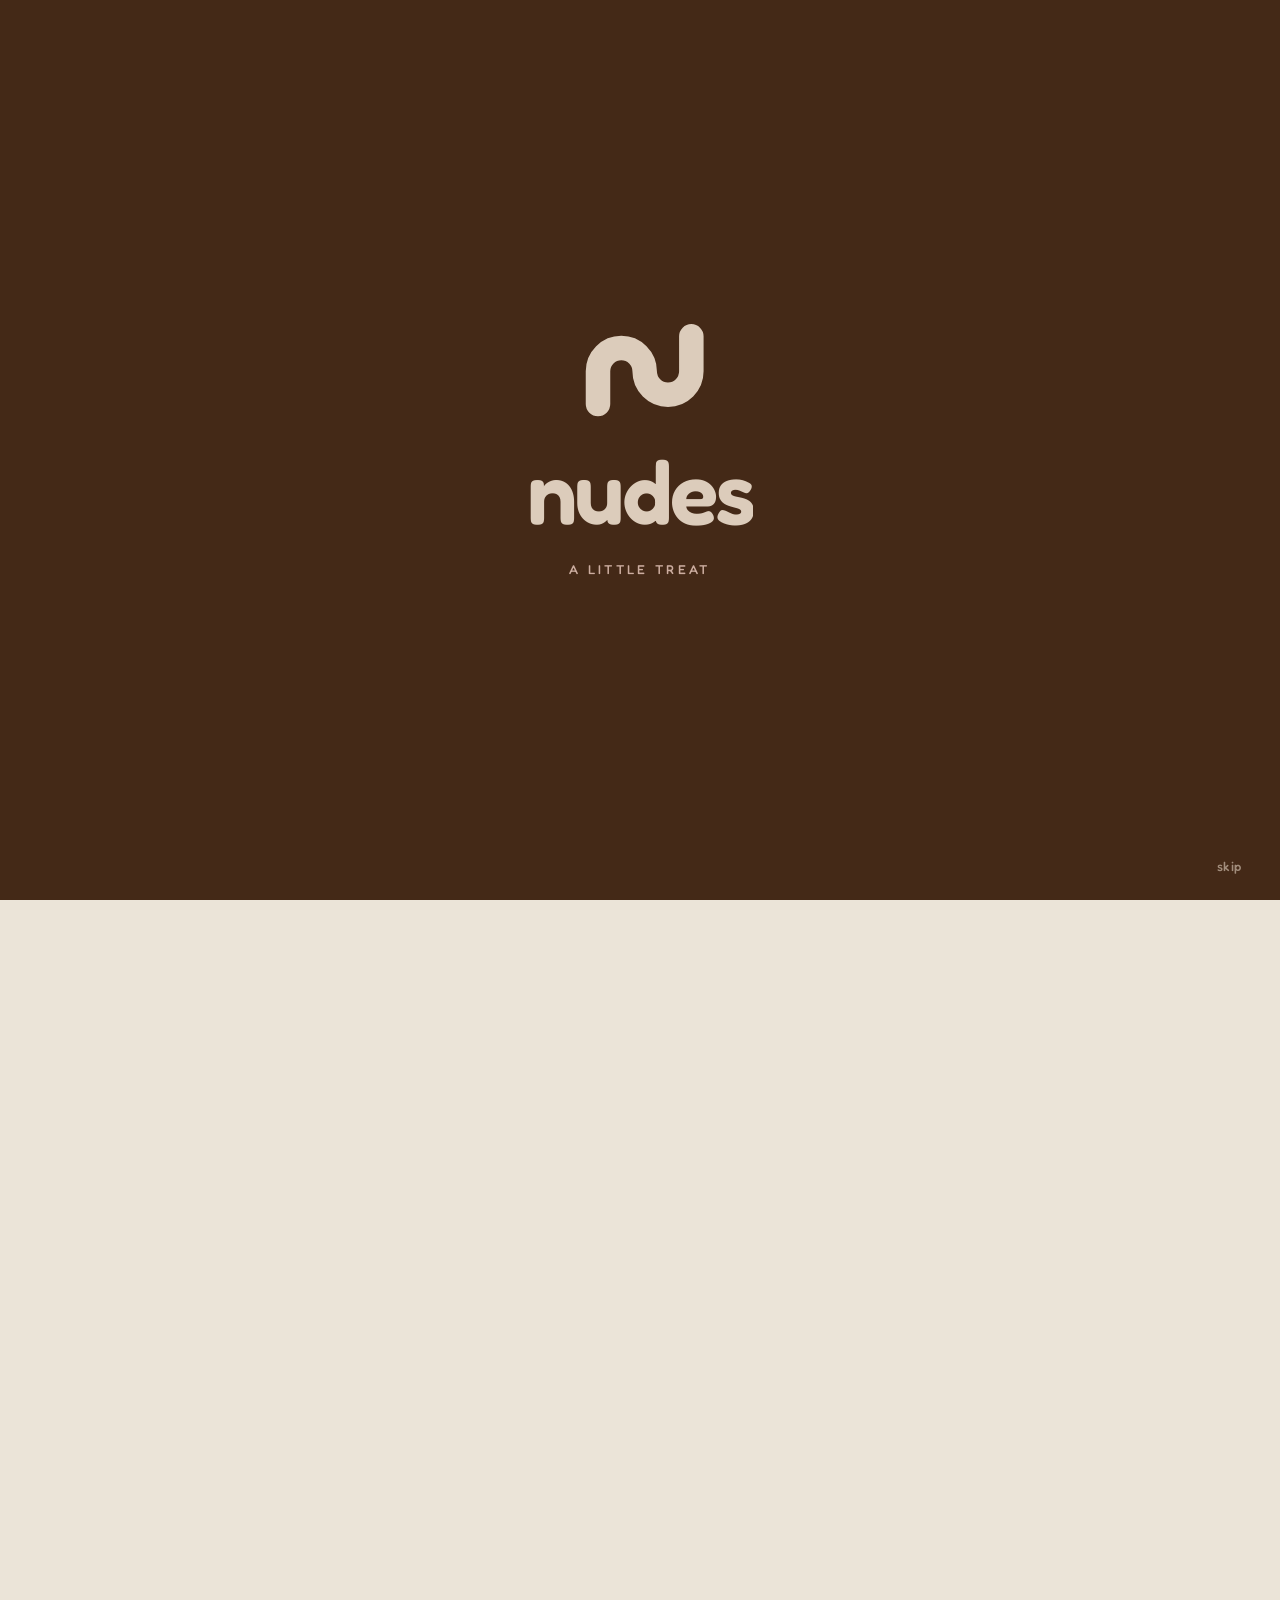
==== commit 92e576f4: "Drop the umlaut; switch to real product photography - Remove the two-dot umlaut motif brand-wide: nü" ====
--- a/about.html
+++ b/about.html
@@ -4,9 +4,9 @@
 <meta charset="UTF-8">
 <meta name="viewport" content="width=device-width, initial-scale=1">
 <script>document.documentElement.classList.add('js')</script>
-<link rel="icon" href="data:image/svg+xml,%3Csvg xmlns='http://www.w3.org/2000/svg' viewBox='0 0 32 32'%3E%3Crect width='32' height='32' rx='9' fill='%23442917'/%3E%3Ccircle cx='12' cy='14' r='3' fill='%23DCCCBB'/%3E%3Ccircle cx='20' cy='14' r='3' fill='%23DCCCBB'/%3E%3C/svg%3E">
+<link rel="icon" href="data:image/svg+xml,%3Csvg xmlns='http://www.w3.org/2000/svg' viewBox='0 0 32 32'%3E%3Crect width='32' height='32' rx='9' fill='%23442917'/%3E%3Cpath d='M24 72 V44 a20 20 0 0 1 40 0 a20 20 0 0 0 40 0 V14' fill='none' stroke='%23DCCCBB' stroke-width='21' stroke-linecap='round' stroke-linejoin='round' transform='translate(0 5.25) scale(0.25)'/%3E%3C/svg%3E">
 <title>nudes — Our Story</title>
-<meta name="description" content="nüdes reimagines frozen yogurt through a Mediterranean, fashion-forward lens — at the intersection of food, lifestyle, and identity. Rooted in wellness, driven by indulgence.">
+<meta name="description" content="nudes reimagines frozen yogurt through a Mediterranean, fashion-forward lens — at the intersection of food, lifestyle, and identity. Rooted in wellness, driven by indulgence.">
 <link rel="preconnect" href="https://fonts.googleapis.com">
 <link rel="preconnect" href="https://fonts.gstatic.com" crossorigin>
 <link rel="preconnect" href="https://api.fontshare.com" crossorigin>
@@ -38,14 +38,6 @@
 .p-about .alt .lede{margin-top:1.2rem;max-width:46ch}
 @media (max-width:860px){.p-about .alt{grid-template-columns:1fr}.p-about .alt--rev .alt__media{order:0}}
 
-.p-about .dots-philo{display:grid;grid-template-columns:.9fr 1.1fr;gap:clamp(2rem,5vw,5rem);align-items:center}
-@media (max-width:860px){.p-about .dots-philo{grid-template-columns:1fr}}
-.p-about .twodots{display:flex;gap:2.4rem;justify-content:center}
-.p-about .twodots i{width:clamp(70px,12vw,130px);height:clamp(70px,12vw,130px);border-radius:50%;
-  background:var(--oat);display:block;animation:float 6s var(--ease) infinite}
-.p-about .twodots i:nth-child(2){animation-delay:-3s;background:var(--blush)}
-@keyframes float{0%,100%{transform:translateY(0)}50%{transform:translateY(-16px)}}
-@media (prefers-reduced-motion:reduce){.p-about .twodots i{animation:none}}
 
 .p-about .values{display:grid;grid-template-columns:repeat(4,1fr);gap:1px;background:var(--line);border:1px solid var(--line)}
 @media (max-width:760px){.p-about .values{grid-template-columns:1fr 1fr}}
@@ -98,7 +90,7 @@
 <!-- ===== head ===== -->
 <header class="head wrap">
   <div class="b blob"></div>
-  <span class="eyebrow reveal"><span class="dots"></span> Who we are</span>
+  <span class="eyebrow reveal">Who we are</span>
   <h1 class="reveal" style="--d:80ms">the story</h1>
   <p class="lede reveal" style="--d:160ms">froyo, but make it fashion. mediterranean, lowkey a personality. iykyk.</p>
 </header>
@@ -117,47 +109,35 @@
 <!-- ===== alternating ===== -->
 <section class="section--tight wrap">
   <div class="alt">
-    <div class="alt__media reveal-clip"><div class="media"><img src="https://images.unsplash.com/photo-1469854523086-cc02fe5d8800?auto=format&fit=crop&w=1100&q=80" alt="Mediterranean coast"></div></div>
+    <div class="alt__media reveal-clip"><div class="media"><img src="images/duo-handheld.jpg" alt="Two nudes cups held — matcha and cookies-and-cream"></div></div>
     <div>
-      <span class="eyebrow reveal"><span class="dots"></span> 01 — The lens</span>
+      <span class="eyebrow reveal">01 — The lens</span>
       <h2 class="h-1 reveal" style="--d:80ms">a mediterranean<br>state of mind</h2>
       <p class="lede reveal" style="--d:160ms">sun, stone, sea, skin. sicilian pistachio, aegean fig, amalfi lemon. the riviera in a cup, basically.</p>
     </div>
   </div>
   <div class="alt alt--rev">
-    <div class="alt__media reveal-clip"><div class="media"><img src="https://images.unsplash.com/photo-1490474418585-ba9bad8fd0ea?auto=format&fit=crop&w=1100&q=80" alt="Clean ingredients"></div></div>
+    <div class="alt__media reveal-clip"><div class="media"><img src="images/toppings-spread.jpg" alt="A nudes cup surrounded by bowls of toppings"></div></div>
     <div>
-      <span class="eyebrow reveal"><span class="dots"></span> 02 — The ingredients</span>
+      <span class="eyebrow reveal">02 — The ingredients</span>
       <h2 class="h-1 reveal" style="--d:80ms">nothing<br>to hide</h2>
       <p class="lede reveal" style="--d:160ms">oat milk, real fruit, no refined sugar. we list everything. transparency is the new flex.</p>
     </div>
   </div>
   <div class="alt">
-    <div class="alt__media reveal-clip"><div class="media"><img src="https://images.unsplash.com/photo-1515886657613-9f3515b0c78f?auto=format&fit=crop&w=1100&q=80" alt="Editorial culture"></div></div>
+    <div class="alt__media reveal-clip"><div class="media"><img src="images/store-duo.jpg" alt="Vanilla and matcha nudes cups in store"></div></div>
     <div>
-      <span class="eyebrow reveal"><span class="dots"></span> 03 — The culture</span>
+      <span class="eyebrow reveal">03 — The culture</span>
       <h2 class="h-1 reveal" style="--d:80ms">made to<br>be shared</h2>
       <p class="lede reveal" style="--d:160ms">if it's not on your story, did you even go. every corner's a photo op. you're welcome.</p>
     </div>
   </div>
 </section>
 
-<!-- ===== two dots philosophy ===== -->
-<section class="section band-espresso grain" style="position:relative;overflow:hidden">
-  <div class="wrap"><div class="dots-philo">
-    <div class="twodots reveal"><i></i><i></i></div>
-    <div>
-      <span class="eyebrow eyebrow--light reveal"><span class="dots"></span> The two dots</span>
-      <h2 class="h-1 reveal" style="--d:100ms;color:var(--oat)">harmony.<br>serenity.<br>equilibrium.</h2>
-      <p class="lede reveal" style="--d:200ms;margin-top:1.4rem;max-width:40ch;color:rgba(220,204,187,.82)">two dots. perfectly balanced. like us (allegedly).</p>
-    </div>
-  </div></div>
-</section>
-
 <!-- ===== values ===== -->
 <section class="section wrap">
   <div style="margin-bottom:clamp(2rem,4vw,3rem)" class="reveal">
-    <span class="eyebrow"><span class="dots"></span> What we believe</span>
+    <span class="eyebrow">What we believe</span>
     <h2 class="h-1" style="margin-top:.5rem">four words</h2>
   </div>
   <div class="values reveal">
@@ -172,7 +152,7 @@
 <section class="section band-oat">
   <div class="wrap pull reveal">
     <p>“we do the most,<br><em>with less.”</em></p>
-    <span class="by">— the nüdes ethos</span>
+    <span class="by">— the nudes ethos</span>
   </div>
 </section>
 
@@ -192,17 +172,17 @@
   <div class="wrap">
     <div class="footer__top">
       <div class="footer__news">
-        <span class="eyebrow eyebrow--light"><span class="dots"></span> The inner circle</span>
+        <span class="eyebrow eyebrow--light">The inner circle</span>
         <h3 class="h-2" style="margin-top:1rem">join the list,<br>get the first scoop</h3>
         <div class="field"><input type="email" placeholder="your email" aria-label="Email"><button>Join</button></div>
       </div>
       <div class="footer__col"><h4>Explore</h4>
         <a href="menu.html">Flavors</a><a href="menu.html">Toppings bar</a><a href="visit.html">Boutiques</a><a href="lookbook.html">Lookbook</a></div>
-      <div class="footer__col"><h4>nüdes</h4>
+      <div class="footer__col"><h4>nudes</h4>
         <a href="about.html">Our story</a><a href="about.html">Ingredients</a><a href="visit.html">Careers</a><a href="lookbook.html">Press</a></div>
     </div>
     <div class="footer__bar">
-      <span>© <span data-year></span> nüdes — los angeles</span>
+      <span>© <span data-year></span> nudes — los angeles</span>
       <span>Still doing the most, with less.</span>
       <span>Instagram · TikTok · Pinterest</span>
     </div>
--- a/nudes.css
+++ b/nudes.css
@@ -1,5 +1,5 @@
 /* ============================================================
-   nüdes — brand design system  ·  v2 "trendy"
+   nudes — brand design system  ·  v2 "trendy"
    Bold, rounded, warm. Frozen yogurt as a fashion brand.
    Voice: chunky lowercase (like the logo), organic shapes,
    sticker energy, nude color-blocking. Tokens from the guide.
@@ -112,9 +112,6 @@
   color:var(--taupe);
 }
 .eyebrow--light{color:var(--blush)}
-.dots{display:inline-flex;gap:.28em;align-items:center}
-.dots::before,.dots::after{content:"";width:.4em;height:.4em;border-radius:50%;
-  background:currentColor;display:block}
 
 /* Wordmark */
 .wordmark{font-family:var(--display);font-weight:600;text-transform:lowercase;
@@ -462,7 +459,7 @@
   background:rgba(220,204,187,.18);opacity:0;transition:opacity .5s ease}
 .intro__core{position:relative;z-index:4;display:flex;flex-direction:column;align-items:center;gap:1.4rem;
   will-change:transform,opacity;transition:opacity .55s ease,transform .8s var(--introT)}
-/* the nü mark draws on via stroke-dashoffset */
+/* the nu mark draws on via stroke-dashoffset */
 .intro__mark{width:clamp(86px,15vw,140px);color:var(--oat)}
 .intro__mark svg{display:block;width:100%;height:auto;overflow:visible}
 .intro__mark path{stroke-dasharray:var(--len,360);stroke-dashoffset:var(--len,360);
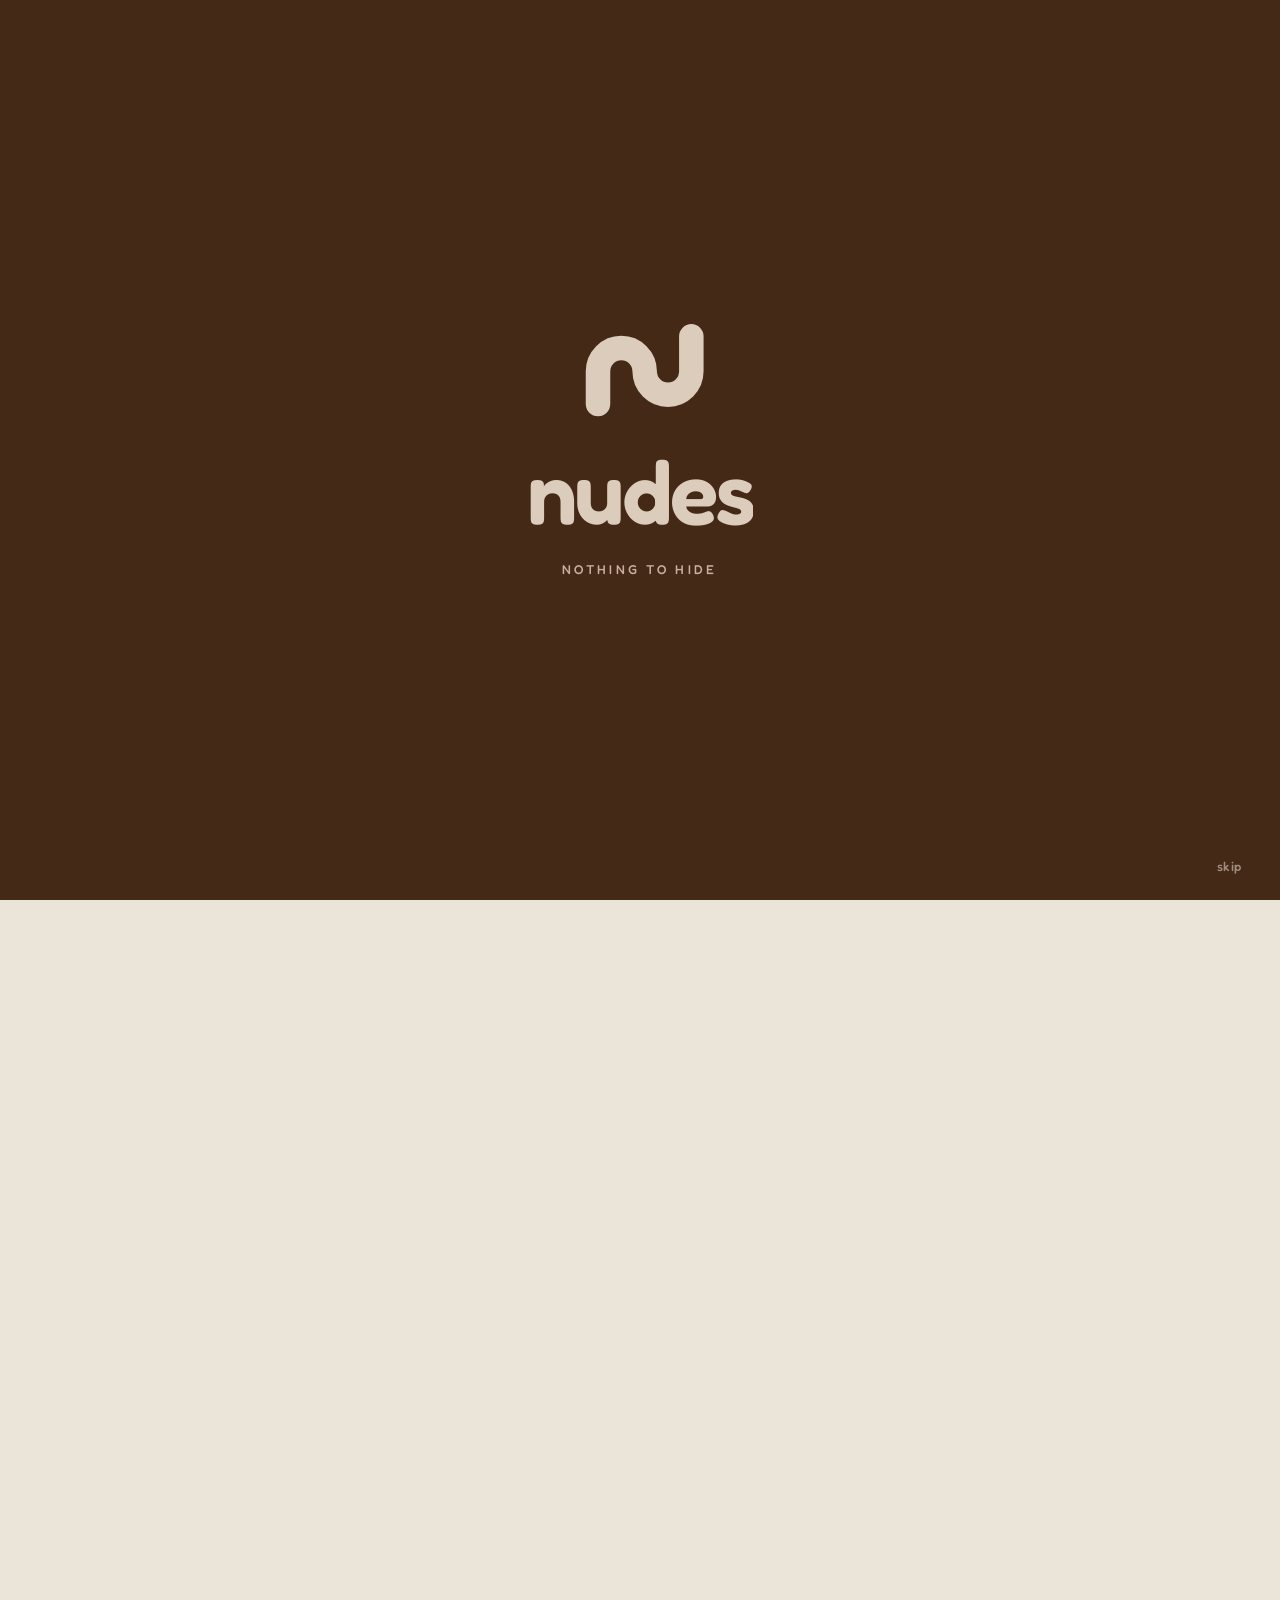
==== commit a177d087: "Swap to Vercel + add SEO and real LA location - Swap hosting Netlify -> Vercel (add vercel.json, dro" ====
--- a/about.html
+++ b/about.html
@@ -7,6 +7,20 @@
 <link rel="icon" href="data:image/svg+xml,%3Csvg xmlns='http://www.w3.org/2000/svg' viewBox='0 0 32 32'%3E%3Crect width='32' height='32' rx='9' fill='%23442917'/%3E%3Cpath d='M24 72 V44 a20 20 0 0 1 40 0 a20 20 0 0 0 40 0 V14' fill='none' stroke='%23DCCCBB' stroke-width='21' stroke-linecap='round' stroke-linejoin='round' transform='translate(0 5.25) scale(0.25)'/%3E%3C/svg%3E">
 <title>nudes — Our Story</title>
 <meta name="description" content="nudes reimagines frozen yogurt through a Mediterranean, fashion-forward lens — at the intersection of food, lifestyle, and identity. Rooted in wellness, driven by indulgence.">
+<meta name="robots" content="index, follow">
+<meta name="theme-color" content="#442917">
+<link rel="canonical" href="https://nudesyogurt.com/about.html">
+<meta property="og:type" content="website">
+<meta property="og:site_name" content="nudes">
+<meta property="og:locale" content="en_US">
+<meta property="og:title" content="nudes — Our Story">
+<meta property="og:description" content="nudes reimagines frozen yogurt through a Mediterranean, fashion-forward lens — at the intersection of food, lifestyle, and identity.">
+<meta property="og:url" content="https://nudesyogurt.com/about.html">
+<meta property="og:image" content="https://nudesyogurt.com/images/duo-handheld.jpg">
+<meta name="twitter:card" content="summary_large_image">
+<meta name="twitter:title" content="nudes — Our Story">
+<meta name="twitter:description" content="nudes reimagines frozen yogurt through a Mediterranean, fashion-forward lens — at the intersection of food, lifestyle, and identity.">
+<meta name="twitter:image" content="https://nudesyogurt.com/images/duo-handheld.jpg">
 <link rel="preconnect" href="https://fonts.googleapis.com">
 <link rel="preconnect" href="https://fonts.gstatic.com" crossorigin>
 <link rel="preconnect" href="https://api.fontshare.com" crossorigin>
